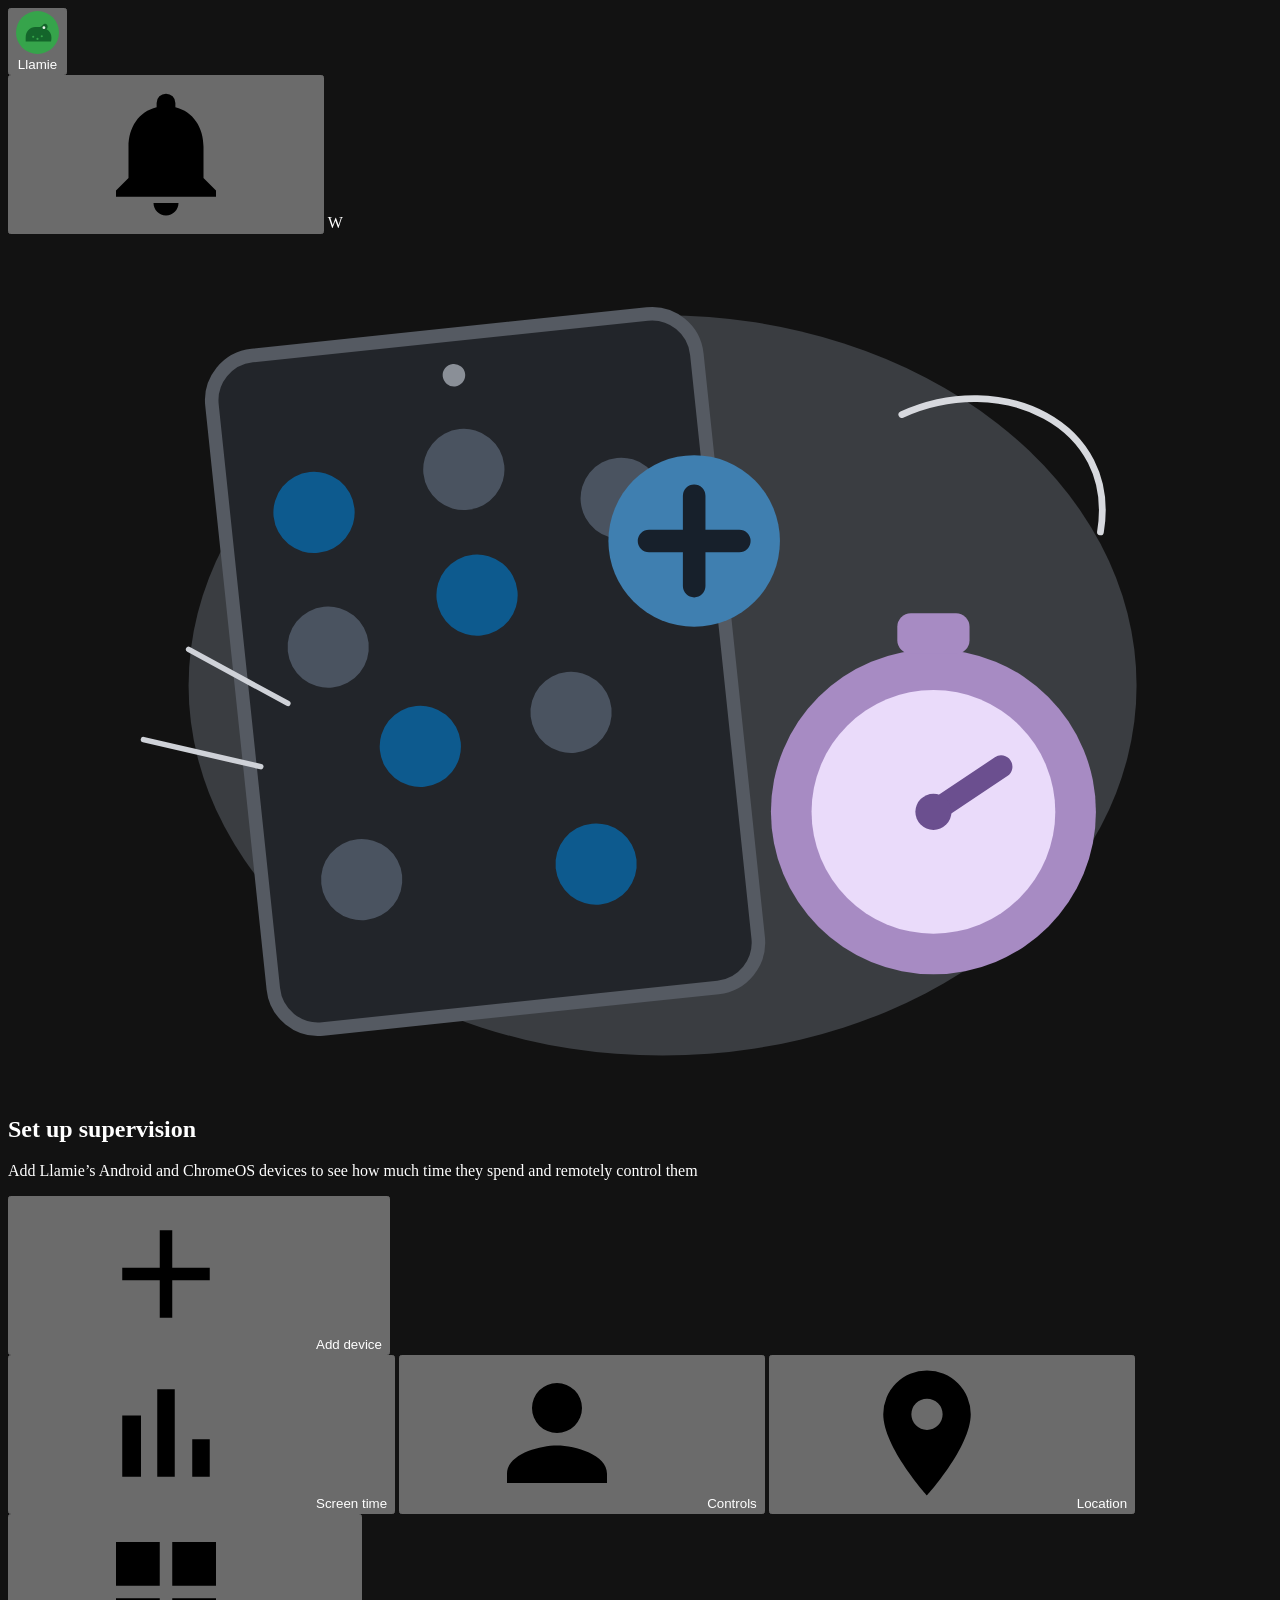
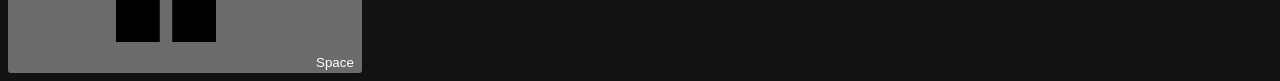
==== static/index.html @ 08515dc0 "restructure directory" ====
<!doctype html>
<html lang="en">
<head>
  <meta charset="utf-8">
  <meta name="viewport" content="width=device-width, initial-scale=1, viewport-fit=cover">
  <meta name="theme-color" content="#101318">
  <meta name="color-scheme" content="dark">
  <title>Family Link</title>
  <link rel="stylesheet" href="/style.css">
</head>
<body>

<!-- Icon sprite (Material-style glyphs) -->
<svg width="0" height="0" style="position:absolute" aria-hidden="true">
  <symbol id="i-bell" viewBox="0 0 24 24"><path d="M12 22c1.1 0 2-.9 2-2h-4c0 1.1.9 2 2 2zm6-6v-5c0-3.07-1.64-5.64-4.5-6.32V4a1.5 1.5 0 0 0-3 0v.68C7.63 5.36 6 7.92 6 11v5l-2 2v1h16v-1l-2-2z"/></symbol>
  <symbol id="i-chart" viewBox="0 0 24 24"><path d="M5 9.2h3V19H5zM10.6 5h2.8v14h-2.8zm5.6 8H19v6h-2.8z"/></symbol>
  <symbol id="i-controls" viewBox="0 0 24 24"><path d="M12 12a4 4 0 1 0 0-8 4 4 0 0 0 0 8zm0 2c-3 0-8 1.5-8 4.5V20h16v-1.5c0-3-5-4.5-8-4.5z"/></symbol>
  <symbol id="i-pin" viewBox="0 0 24 24"><path d="M12 2a7 7 0 0 0-7 7c0 5.25 7 13 7 13s7-7.75 7-13a7 7 0 0 0-7-7zm0 9.5A2.5 2.5 0 1 1 12 6.5a2.5 2.5 0 0 1 0 5z"/></symbol>
  <symbol id="i-space" viewBox="0 0 24 24"><path d="M4 4h7v7H4zm9 0h7v7h-7zM4 13h7v7H4zm9 0h7v7h-7z"/></symbol>
  <symbol id="i-back" viewBox="0 0 24 24"><path d="M20 11H7.83l5.59-5.59L12 4l-8 8 8 8 1.41-1.41L7.83 13H20z"/></symbol>
  <symbol id="i-chevron" viewBox="0 0 24 24"><path d="M10 6 8.59 7.41 13.17 12l-4.58 4.59L10 18l6-6z"/></symbol>
  <symbol id="i-expand" viewBox="0 0 24 24"><path d="M16.59 8.59 12 13.17 7.41 8.59 6 10l6 6 6-6z"/></symbol>
  <symbol id="i-add" viewBox="0 0 24 24"><path d="M19 13h-6v6h-2v-6H5v-2h6V5h2v6h6z"/></symbol>
  <symbol id="i-person-add" viewBox="0 0 24 24"><path d="M15 12a4 4 0 1 0 0-8 4 4 0 0 0 0 8zm-9-2V7H4v3H1v2h3v3h2v-3h3v-2zm9 4c-2.67 0-8 1.34-8 4v2h16v-2c0-2.66-5.33-4-8-4z"/></symbol>
  <symbol id="i-people" viewBox="0 0 24 24"><path d="M16 11a3 3 0 1 0 0-6 3 3 0 0 0 0 6zm-8 0a3 3 0 1 0 0-6 3 3 0 0 0 0 6zm0 2c-2.33 0-7 1.17-7 3.5V19h14v-2.5C15 14.17 10.33 13 8 13zm8 0c-.29 0-.62.02-.97.05 1.16.84 1.97 1.97 1.97 3.45V19h6v-2.5c0-2.33-4.67-3.5-7-3.5z"/></symbol>
  <symbol id="i-home" viewBox="0 0 24 24"><path d="M12 3 2 12h3v8h14v-8h3zm0 11.6-.9-.8C8.3 11.4 7 10.3 7 9a2.2 2.2 0 0 1 2.2-2.2c.8 0 1.5.4 1.8 1 .3-.6 1-1 1.8-1A2.2 2.2 0 0 1 15 9c0 1.3-1.3 2.4-4.1 4.8z"/></symbol>
  <symbol id="i-open" viewBox="0 0 24 24"><path d="M19 19H5V5h7V3H5a2 2 0 0 0-2 2v14a2 2 0 0 0 2 2h14a2 2 0 0 0 2-2v-7h-2zM14 3v2h3.59l-9.83 9.83 1.41 1.41L19 6.41V10h2V3z"/></symbol>
  <symbol id="i-flame" viewBox="0 0 24 24"><path d="M13.5.67s.74 2.65.74 4.8c0 2.06-1.35 3.73-3.41 3.73-2.07 0-3.63-1.67-3.63-3.73l.03-.36C5.21 7.51 4 10.62 4 14c0 4.42 3.58 8 8 8s8-3.58 8-8C20 8.61 17.41 3.8 13.5.67zM11.71 19c-1.78 0-3.22-1.4-3.22-3.14 0-1.62 1.05-2.76 2.81-3.12 1.77-.36 3.6-1.21 4.62-2.58.39 1.29.59 2.65.59 4.04 0 2.65-2.15 4.8-4.8 4.8z"/></symbol>
  <symbol id="i-alert" viewBox="0 0 24 24"><path d="M12 2a10 10 0 1 0 0 20 10 10 0 0 0 0-20zm1 15h-2v-2h2zm0-4h-2V7h2z"/></symbol>
  <symbol id="i-warn" viewBox="0 0 24 24"><path d="M1 21h22L12 2zm12-3h-2v-2h2zm0-4h-2v-4h2z"/></symbol>
  <symbol id="i-info" viewBox="0 0 24 24"><path d="M12 2a10 10 0 1 0 0 20 10 10 0 0 0 0-20zm1 15h-2v-6h2zm0-8h-2V7h2z"/></symbol>
  <symbol id="i-print" viewBox="0 0 24 24"><path d="M19 8H5a3 3 0 0 0-3 3v6h4v4h12v-4h4v-6a3 3 0 0 0-3-3zm-3 11H8v-5h8zm3-7a1 1 0 1 1 0-2 1 1 0 0 1 0 2zM18 3H6v4h12z"/></symbol>
  <symbol id="i-check" viewBox="0 0 24 24"><path d="M9 16.17 4.83 12l-1.42 1.41L9 19 21 7l-1.41-1.41z"/></symbol>
  <symbol id="i-close" viewBox="0 0 24 24"><path d="M19 6.41 17.59 5 12 10.59 6.41 5 5 6.41 10.59 12 5 17.59 6.41 19 12 13.41 17.59 19 19 17.59 13.41 12z"/></symbol>
</svg>

<div id="app" class="phone">

  <!-- Family Link home bar -->
  <header class="topbar" id="homeBar">
    <button class="child-chip" id="openDrawer" type="button" aria-haspopup="dialog" aria-controls="drawer">
      <span class="avatar dino" aria-hidden="true">
        <svg viewBox="0 0 40 40"><circle cx="20" cy="20" r="20" fill="#36a44b"/><path d="M9 25c0-6 4-10 9-10h3c2 0 3-1 4-2 1-1.4 3-1.4 4 0 .8 1.2.5 3-.6 4 3 1.5 4.6 4.3 4.6 8 0 2-.4 3.4-.4 3.4H9z" fill="#14652b"/><circle cx="26" cy="15.5" r="1.3" fill="#e8f5e9"/><circle cx="16" cy="24" r="1" fill="#36a44b"/><circle cx="20" cy="26" r="1" fill="#36a44b"/><circle cx="24" cy="23.5" r="1" fill="#36a44b"/></svg>
      </span>
      <span class="chip-name" data-child-name>Llamie</span>
    </button>
    <div class="topbar-end">
      <button class="icon-btn" type="button" aria-label="Notifications"><svg class="ic"><use href="#i-bell"/></svg></button>
      <span class="account" aria-label="Account">W</span>
    </div>
  </header>

  <!-- Ember sub-page bar -->
  <header class="appbar" id="emberBar" hidden>
    <button class="icon-btn" id="emberBack" type="button" aria-label="Back"><svg class="ic"><use href="#i-back"/></svg></button>
    <h1>Ember</h1>
    <span class="appbar-sub" data-child-name>Llamie</span>
  </header>

  <main id="main">

    <!-- Screen time (static, as in Family Link) -->
    <section class="screen" id="screen-home" aria-label="Screen time">
      <div class="hero-card">
        <svg class="illus" viewBox="0 0 280 190" role="img" aria-label="Phone and stopwatch">
          <ellipse cx="145" cy="100" rx="105" ry="82" fill="#3a3d41"/>
          <g transform="rotate(-6 105 100)">
            <rect x="52" y="22" width="108" height="150" rx="10" fill="#22252a" stroke="#555a62" stroke-width="3"/>
            <circle cx="106" cy="31" r="2.5" fill="#8a8f97"/>
            <g fill="#0d5a8e"><circle cx="72" cy="58" r="9"/><circle cx="106" cy="80" r="9"/><circle cx="90" cy="112" r="9"/><circle cx="126" cy="142" r="9"/></g>
            <g fill="#4a5360"><circle cx="106" cy="52" r="9"/><circle cx="140" cy="62" r="9"/><circle cx="72" cy="88" r="9"/><circle cx="124" cy="108" r="9"/><circle cx="74" cy="140" r="9"/></g>
          </g>
          <circle cx="152" cy="68" r="19" fill="#3f7fb0"/>
          <path d="M152 58v20M142 68h20" stroke="#17202b" stroke-width="5" stroke-linecap="round"/>
          <path d="M198 40c22-10 48 2 44 26" stroke="#d7d9de" stroke-width="1.5" fill="none" stroke-linecap="round"/>
          <circle cx="205" cy="128" r="36" fill="#a78bc3"/>
          <circle cx="205" cy="128" r="27" fill="#eadbfa"/>
          <rect x="197" y="84" width="16" height="9" rx="3" fill="#a78bc3"/>
          <path d="M205 128 220 118" stroke="#6b4f8f" stroke-width="5" stroke-linecap="round"/>
          <circle cx="205" cy="128" r="4" fill="#6b4f8f"/>
          <path d="M40 92 62 104M30 112 56 118" stroke="#cfd2d8" stroke-width="1.2" stroke-linecap="round"/>
        </svg>
        <h2>Set up supervision</h2>
        <p>Add <span data-child-name>Llamie</span>’s Android and ChromeOS devices to see how much time they spend and remotely control them</p>
        <button class="btn-wide" type="button"><svg class="ic"><use href="#i-add"/></svg>Add device</button>
      </div>
    </section>

    <!-- Space: where integrations live -->
    <section class="screen" id="screen-space" aria-label="Space" hidden>
      <h2 class="page-title">Space</h2>
      <p class="page-sub">Connect other services to see more of what <span data-child-name>Llamie</span> enjoys.</p>
      <h3 class="list-heading">Integrations</h3>
      <div class="list-card" id="integrationList"></div>
    </section>

    <!-- Ember: the integration module -->
    <section class="screen" id="screen-ember" aria-label="Ember" hidden>
      <div id="emberBody"></div>
    </section>

  </main>

  <nav class="navbar" id="nav" aria-label="Family Link">
    <button class="nav-item active" type="button" data-nav="home" aria-current="page">
      <span class="nav-pill"><svg class="ic"><use href="#i-chart"/></svg></span><span>Screen time</span>
    </button>
    <button class="nav-item" type="button" data-static="1">
      <span class="nav-pill"><svg class="ic"><use href="#i-controls"/></svg></span><span>Controls</span>
    </button>
    <button class="nav-item" type="button" data-static="1">
      <span class="nav-pill"><svg class="ic"><use href="#i-pin"/></svg></span><span>Location</span>
    </button>
    <button class="nav-item" type="button" data-nav="space">
      <span class="nav-pill"><svg class="ic"><use href="#i-space"/></svg></span><span>Space</span>
    </button>
  </nav>

  <!-- Drawer (static items, as in Family Link) -->
  <div class="scrim" id="scrim" hidden></div>
  <aside class="drawer" id="drawer" role="dialog" aria-label="Family Link menu" aria-modal="true" hidden>
    <div class="drawer-title">
      <svg class="fl-logo" viewBox="0 0 32 32" aria-hidden="true"><path d="M16 2 4 14l12 12 12-12z" fill="#4285f4"/><path d="M16 2l12 12H16z" fill="#34a853"/><path d="M16 14h12L16 26z" fill="#fbbc04"/></svg>
      <span>Family Link</span>
    </div>
    <button class="drawer-item selected" type="button">
      <span class="avatar dino sm" aria-hidden="true"><svg viewBox="0 0 40 40"><circle cx="20" cy="20" r="20" fill="#36a44b"/><path d="M9 25c0-6 4-10 9-10h3c2 0 3-1 4-2 1-1.4 3-1.4 4 0 .8 1.2.5 3-.6 4 3 1.5 4.6 4.3 4.6 8 0 2-.4 3.4-.4 3.4H9z" fill="#14652b"/><circle cx="26" cy="15.5" r="1.3" fill="#e8f5e9"/></svg></span>
      <span data-child-name>Llamie</span>
    </button>
    <button class="drawer-item" type="button"><svg class="ic"><use href="#i-person-add"/></svg><span>Add child</span></button>
    <hr>
    <button class="drawer-item" type="button"><svg class="ic"><use href="#i-people"/></svg><span>Parent access code</span></button>
    <button class="drawer-item" type="button"><svg class="ic"><use href="#i-home"/></svg><span>Manage family</span><svg class="ic end"><use href="#i-open"/></svg></button>
  </aside>

  <!-- Add a video link -->
  <div class="scrim" id="dialogScrim" hidden></div>
  <div class="dialog" id="addDialog" role="dialog" aria-modal="true" aria-labelledby="addTitle" hidden>
    <h2 id="addTitle">Add a video link</h2>
    <p>Paste a YouTube link to a video <span data-child-name>Llamie</span> likes. Ember will include it in the next analysis.</p>
    <label class="field">
      <span>YouTube link</span>
      <input id="addInput" type="url" inputmode="url" autocomplete="off" placeholder="https://www.youtube.com/watch?v=…">
    </label>
    <p class="field-error" id="addError" role="alert" hidden></p>
    <div class="dialog-actions">
      <button class="text-btn" id="addCancel" type="button">Cancel</button>
      <button class="text-btn strong" id="addSave" type="button">Save</button>
    </div>
  </div>

  <div class="snackbar" id="snackbar" role="status" aria-live="polite" hidden></div>
</div>

<!-- Filled by the Print this card button -->
<div id="printRoot" aria-hidden="true"></div>

<script src="/app.js"></script>
</body>
</html>
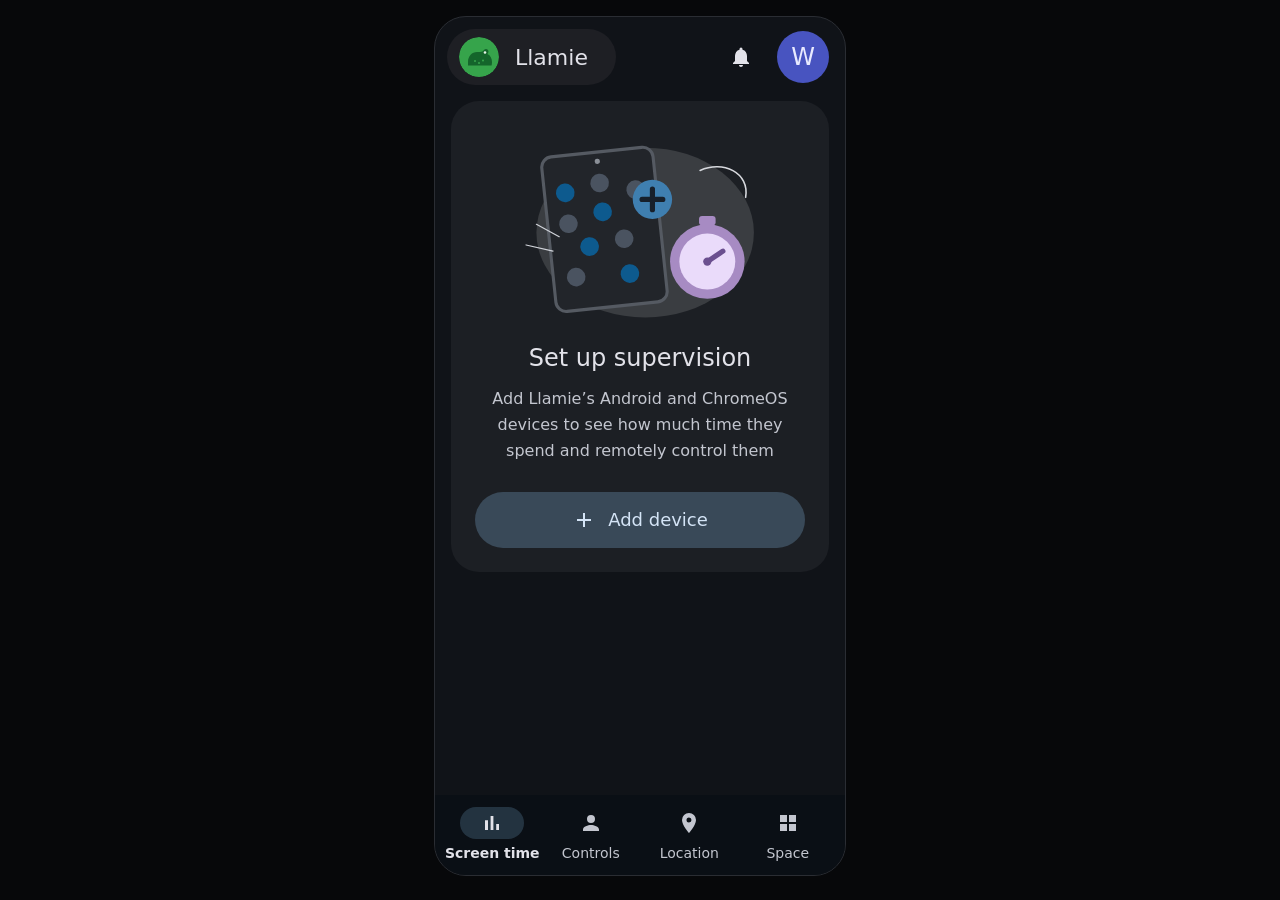
==== commit d8e7a0fe: "update script code for cloud gcp call" ====
--- a/static/index.html
+++ b/static/index.html
@@ -1,160 +1,266 @@
 <!doctype html>
 <html lang="en">
+
 <head>
   <meta charset="utf-8">
   <meta name="viewport" content="width=device-width, initial-scale=1, viewport-fit=cover">
   <meta name="theme-color" content="#101318">
   <meta name="color-scheme" content="dark">
   <title>Family Link</title>
-  <link rel="stylesheet" href="/style.css">
+  <link rel="stylesheet" href="/static/style.css">
 </head>
+
 <body>
 
-<!-- Icon sprite (Material-style glyphs) -->
-<svg width="0" height="0" style="position:absolute" aria-hidden="true">
-  <symbol id="i-bell" viewBox="0 0 24 24"><path d="M12 22c1.1 0 2-.9 2-2h-4c0 1.1.9 2 2 2zm6-6v-5c0-3.07-1.64-5.64-4.5-6.32V4a1.5 1.5 0 0 0-3 0v.68C7.63 5.36 6 7.92 6 11v5l-2 2v1h16v-1l-2-2z"/></symbol>
-  <symbol id="i-chart" viewBox="0 0 24 24"><path d="M5 9.2h3V19H5zM10.6 5h2.8v14h-2.8zm5.6 8H19v6h-2.8z"/></symbol>
-  <symbol id="i-controls" viewBox="0 0 24 24"><path d="M12 12a4 4 0 1 0 0-8 4 4 0 0 0 0 8zm0 2c-3 0-8 1.5-8 4.5V20h16v-1.5c0-3-5-4.5-8-4.5z"/></symbol>
-  <symbol id="i-pin" viewBox="0 0 24 24"><path d="M12 2a7 7 0 0 0-7 7c0 5.25 7 13 7 13s7-7.75 7-13a7 7 0 0 0-7-7zm0 9.5A2.5 2.5 0 1 1 12 6.5a2.5 2.5 0 0 1 0 5z"/></symbol>
-  <symbol id="i-space" viewBox="0 0 24 24"><path d="M4 4h7v7H4zm9 0h7v7h-7zM4 13h7v7H4zm9 0h7v7h-7z"/></symbol>
-  <symbol id="i-back" viewBox="0 0 24 24"><path d="M20 11H7.83l5.59-5.59L12 4l-8 8 8 8 1.41-1.41L7.83 13H20z"/></symbol>
-  <symbol id="i-chevron" viewBox="0 0 24 24"><path d="M10 6 8.59 7.41 13.17 12l-4.58 4.59L10 18l6-6z"/></symbol>
-  <symbol id="i-expand" viewBox="0 0 24 24"><path d="M16.59 8.59 12 13.17 7.41 8.59 6 10l6 6 6-6z"/></symbol>
-  <symbol id="i-add" viewBox="0 0 24 24"><path d="M19 13h-6v6h-2v-6H5v-2h6V5h2v6h6z"/></symbol>
-  <symbol id="i-person-add" viewBox="0 0 24 24"><path d="M15 12a4 4 0 1 0 0-8 4 4 0 0 0 0 8zm-9-2V7H4v3H1v2h3v3h2v-3h3v-2zm9 4c-2.67 0-8 1.34-8 4v2h16v-2c0-2.66-5.33-4-8-4z"/></symbol>
-  <symbol id="i-people" viewBox="0 0 24 24"><path d="M16 11a3 3 0 1 0 0-6 3 3 0 0 0 0 6zm-8 0a3 3 0 1 0 0-6 3 3 0 0 0 0 6zm0 2c-2.33 0-7 1.17-7 3.5V19h14v-2.5C15 14.17 10.33 13 8 13zm8 0c-.29 0-.62.02-.97.05 1.16.84 1.97 1.97 1.97 3.45V19h6v-2.5c0-2.33-4.67-3.5-7-3.5z"/></symbol>
-  <symbol id="i-home" viewBox="0 0 24 24"><path d="M12 3 2 12h3v8h14v-8h3zm0 11.6-.9-.8C8.3 11.4 7 10.3 7 9a2.2 2.2 0 0 1 2.2-2.2c.8 0 1.5.4 1.8 1 .3-.6 1-1 1.8-1A2.2 2.2 0 0 1 15 9c0 1.3-1.3 2.4-4.1 4.8z"/></symbol>
-  <symbol id="i-open" viewBox="0 0 24 24"><path d="M19 19H5V5h7V3H5a2 2 0 0 0-2 2v14a2 2 0 0 0 2 2h14a2 2 0 0 0 2-2v-7h-2zM14 3v2h3.59l-9.83 9.83 1.41 1.41L19 6.41V10h2V3z"/></symbol>
-  <symbol id="i-flame" viewBox="0 0 24 24"><path d="M13.5.67s.74 2.65.74 4.8c0 2.06-1.35 3.73-3.41 3.73-2.07 0-3.63-1.67-3.63-3.73l.03-.36C5.21 7.51 4 10.62 4 14c0 4.42 3.58 8 8 8s8-3.58 8-8C20 8.61 17.41 3.8 13.5.67zM11.71 19c-1.78 0-3.22-1.4-3.22-3.14 0-1.62 1.05-2.76 2.81-3.12 1.77-.36 3.6-1.21 4.62-2.58.39 1.29.59 2.65.59 4.04 0 2.65-2.15 4.8-4.8 4.8z"/></symbol>
-  <symbol id="i-alert" viewBox="0 0 24 24"><path d="M12 2a10 10 0 1 0 0 20 10 10 0 0 0 0-20zm1 15h-2v-2h2zm0-4h-2V7h2z"/></symbol>
-  <symbol id="i-warn" viewBox="0 0 24 24"><path d="M1 21h22L12 2zm12-3h-2v-2h2zm0-4h-2v-4h2z"/></symbol>
-  <symbol id="i-info" viewBox="0 0 24 24"><path d="M12 2a10 10 0 1 0 0 20 10 10 0 0 0 0-20zm1 15h-2v-6h2zm0-8h-2V7h2z"/></symbol>
-  <symbol id="i-print" viewBox="0 0 24 24"><path d="M19 8H5a3 3 0 0 0-3 3v6h4v4h12v-4h4v-6a3 3 0 0 0-3-3zm-3 11H8v-5h8zm3-7a1 1 0 1 1 0-2 1 1 0 0 1 0 2zM18 3H6v4h12z"/></symbol>
-  <symbol id="i-check" viewBox="0 0 24 24"><path d="M9 16.17 4.83 12l-1.42 1.41L9 19 21 7l-1.41-1.41z"/></symbol>
-  <symbol id="i-close" viewBox="0 0 24 24"><path d="M19 6.41 17.59 5 12 10.59 6.41 5 5 6.41 10.59 12 5 17.59 6.41 19 12 13.41 17.59 19 19 17.59 13.41 12z"/></symbol>
-</svg>
-
-<div id="app" class="phone">
-
-  <!-- Family Link home bar -->
-  <header class="topbar" id="homeBar">
-    <button class="child-chip" id="openDrawer" type="button" aria-haspopup="dialog" aria-controls="drawer">
-      <span class="avatar dino" aria-hidden="true">
-        <svg viewBox="0 0 40 40"><circle cx="20" cy="20" r="20" fill="#36a44b"/><path d="M9 25c0-6 4-10 9-10h3c2 0 3-1 4-2 1-1.4 3-1.4 4 0 .8 1.2.5 3-.6 4 3 1.5 4.6 4.3 4.6 8 0 2-.4 3.4-.4 3.4H9z" fill="#14652b"/><circle cx="26" cy="15.5" r="1.3" fill="#e8f5e9"/><circle cx="16" cy="24" r="1" fill="#36a44b"/><circle cx="20" cy="26" r="1" fill="#36a44b"/><circle cx="24" cy="23.5" r="1" fill="#36a44b"/></svg>
-      </span>
-      <span class="chip-name" data-child-name>Llamie</span>
-    </button>
-    <div class="topbar-end">
-      <button class="icon-btn" type="button" aria-label="Notifications"><svg class="ic"><use href="#i-bell"/></svg></button>
-      <span class="account" aria-label="Account">W</span>
+  <!-- Icon sprite (Material-style glyphs) -->
+  <svg width="0" height="0" style="position:absolute" aria-hidden="true">
+    <symbol id="i-bell" viewBox="0 0 24 24">
+      <path
+        d="M12 22c1.1 0 2-.9 2-2h-4c0 1.1.9 2 2 2zm6-6v-5c0-3.07-1.64-5.64-4.5-6.32V4a1.5 1.5 0 0 0-3 0v.68C7.63 5.36 6 7.92 6 11v5l-2 2v1h16v-1l-2-2z" />
+    </symbol>
+    <symbol id="i-chart" viewBox="0 0 24 24">
+      <path d="M5 9.2h3V19H5zM10.6 5h2.8v14h-2.8zm5.6 8H19v6h-2.8z" />
+    </symbol>
+    <symbol id="i-controls" viewBox="0 0 24 24">
+      <path d="M12 12a4 4 0 1 0 0-8 4 4 0 0 0 0 8zm0 2c-3 0-8 1.5-8 4.5V20h16v-1.5c0-3-5-4.5-8-4.5z" />
+    </symbol>
+    <symbol id="i-pin" viewBox="0 0 24 24">
+      <path
+        d="M12 2a7 7 0 0 0-7 7c0 5.25 7 13 7 13s7-7.75 7-13a7 7 0 0 0-7-7zm0 9.5A2.5 2.5 0 1 1 12 6.5a2.5 2.5 0 0 1 0 5z" />
+    </symbol>
+    <symbol id="i-space" viewBox="0 0 24 24">
+      <path d="M4 4h7v7H4zm9 0h7v7h-7zM4 13h7v7H4zm9 0h7v7h-7z" />
+    </symbol>
+    <symbol id="i-back" viewBox="0 0 24 24">
+      <path d="M20 11H7.83l5.59-5.59L12 4l-8 8 8 8 1.41-1.41L7.83 13H20z" />
+    </symbol>
+    <symbol id="i-chevron" viewBox="0 0 24 24">
+      <path d="M10 6 8.59 7.41 13.17 12l-4.58 4.59L10 18l6-6z" />
+    </symbol>
+    <symbol id="i-expand" viewBox="0 0 24 24">
+      <path d="M16.59 8.59 12 13.17 7.41 8.59 6 10l6 6 6-6z" />
+    </symbol>
+    <symbol id="i-add" viewBox="0 0 24 24">
+      <path d="M19 13h-6v6h-2v-6H5v-2h6V5h2v6h6z" />
+    </symbol>
+    <symbol id="i-person-add" viewBox="0 0 24 24">
+      <path
+        d="M15 12a4 4 0 1 0 0-8 4 4 0 0 0 0 8zm-9-2V7H4v3H1v2h3v3h2v-3h3v-2zm9 4c-2.67 0-8 1.34-8 4v2h16v-2c0-2.66-5.33-4-8-4z" />
+    </symbol>
+    <symbol id="i-people" viewBox="0 0 24 24">
+      <path
+        d="M16 11a3 3 0 1 0 0-6 3 3 0 0 0 0 6zm-8 0a3 3 0 1 0 0-6 3 3 0 0 0 0 6zm0 2c-2.33 0-7 1.17-7 3.5V19h14v-2.5C15 14.17 10.33 13 8 13zm8 0c-.29 0-.62.02-.97.05 1.16.84 1.97 1.97 1.97 3.45V19h6v-2.5c0-2.33-4.67-3.5-7-3.5z" />
+    </symbol>
+    <symbol id="i-home" viewBox="0 0 24 24">
+      <path
+        d="M12 3 2 12h3v8h14v-8h3zm0 11.6-.9-.8C8.3 11.4 7 10.3 7 9a2.2 2.2 0 0 1 2.2-2.2c.8 0 1.5.4 1.8 1 .3-.6 1-1 1.8-1A2.2 2.2 0 0 1 15 9c0 1.3-1.3 2.4-4.1 4.8z" />
+    </symbol>
+    <symbol id="i-open" viewBox="0 0 24 24">
+      <path
+        d="M19 19H5V5h7V3H5a2 2 0 0 0-2 2v14a2 2 0 0 0 2 2h14a2 2 0 0 0 2-2v-7h-2zM14 3v2h3.59l-9.83 9.83 1.41 1.41L19 6.41V10h2V3z" />
+    </symbol>
+    <symbol id="i-flame" viewBox="0 0 24 24">
+      <path
+        d="M13.5.67s.74 2.65.74 4.8c0 2.06-1.35 3.73-3.41 3.73-2.07 0-3.63-1.67-3.63-3.73l.03-.36C5.21 7.51 4 10.62 4 14c0 4.42 3.58 8 8 8s8-3.58 8-8C20 8.61 17.41 3.8 13.5.67zM11.71 19c-1.78 0-3.22-1.4-3.22-3.14 0-1.62 1.05-2.76 2.81-3.12 1.77-.36 3.6-1.21 4.62-2.58.39 1.29.59 2.65.59 4.04 0 2.65-2.15 4.8-4.8 4.8z" />
+    </symbol>
+    <symbol id="i-alert" viewBox="0 0 24 24">
+      <path d="M12 2a10 10 0 1 0 0 20 10 10 0 0 0 0-20zm1 15h-2v-2h2zm0-4h-2V7h2z" />
+    </symbol>
+    <symbol id="i-warn" viewBox="0 0 24 24">
+      <path d="M1 21h22L12 2zm12-3h-2v-2h2zm0-4h-2v-4h2z" />
+    </symbol>
+    <symbol id="i-info" viewBox="0 0 24 24">
+      <path d="M12 2a10 10 0 1 0 0 20 10 10 0 0 0 0-20zm1 15h-2v-6h2zm0-8h-2V7h2z" />
+    </symbol>
+    <symbol id="i-print" viewBox="0 0 24 24">
+      <path
+        d="M19 8H5a3 3 0 0 0-3 3v6h4v4h12v-4h4v-6a3 3 0 0 0-3-3zm-3 11H8v-5h8zm3-7a1 1 0 1 1 0-2 1 1 0 0 1 0 2zM18 3H6v4h12z" />
+    </symbol>
+    <symbol id="i-check" viewBox="0 0 24 24">
+      <path d="M9 16.17 4.83 12l-1.42 1.41L9 19 21 7l-1.41-1.41z" />
+    </symbol>
+    <symbol id="i-close" viewBox="0 0 24 24">
+      <path d="M19 6.41 17.59 5 12 10.59 6.41 5 5 6.41 10.59 12 5 17.59 6.41 19 12 13.41 17.59 19 19 17.59 13.41 12z" />
+    </symbol>
+  </svg>
+
+  <div id="app" class="phone">
+
+    <!-- Family Link home bar -->
+    <header class="topbar" id="homeBar">
+      <button class="child-chip" id="openDrawer" type="button" aria-haspopup="dialog" aria-controls="drawer">
+        <span class="avatar dino" aria-hidden="true">
+          <svg viewBox="0 0 40 40">
+            <circle cx="20" cy="20" r="20" fill="#36a44b" />
+            <path
+              d="M9 25c0-6 4-10 9-10h3c2 0 3-1 4-2 1-1.4 3-1.4 4 0 .8 1.2.5 3-.6 4 3 1.5 4.6 4.3 4.6 8 0 2-.4 3.4-.4 3.4H9z"
+              fill="#14652b" />
+            <circle cx="26" cy="15.5" r="1.3" fill="#e8f5e9" />
+            <circle cx="16" cy="24" r="1" fill="#36a44b" />
+            <circle cx="20" cy="26" r="1" fill="#36a44b" />
+            <circle cx="24" cy="23.5" r="1" fill="#36a44b" />
+          </svg>
+        </span>
+        <span class="chip-name" data-child-name>Llamie</span>
+      </button>
+      <div class="topbar-end">
+        <button class="icon-btn" type="button" aria-label="Notifications"><svg class="ic">
+            <use href="#i-bell" />
+          </svg></button>
+        <span class="account" aria-label="Account">W</span>
+      </div>
+    </header>
+
+    <!-- Ember sub-page bar -->
+    <header class="appbar" id="emberBar" hidden>
+      <button class="icon-btn" id="emberBack" type="button" aria-label="Back"><svg class="ic">
+          <use href="#i-back" />
+        </svg></button>
+      <h1>Ember</h1>
+      <span class="appbar-sub" data-child-name>Llamie</span>
+    </header>
+
+    <main id="main">
+
+      <!-- Screen time (static, as in Family Link) -->
+      <section class="screen" id="screen-home" aria-label="Screen time">
+        <div class="hero-card">
+          <svg class="illus" viewBox="0 0 280 190" role="img" aria-label="Phone and stopwatch">
+            <ellipse cx="145" cy="100" rx="105" ry="82" fill="#3a3d41" />
+            <g transform="rotate(-6 105 100)">
+              <rect x="52" y="22" width="108" height="150" rx="10" fill="#22252a" stroke="#555a62" stroke-width="3" />
+              <circle cx="106" cy="31" r="2.5" fill="#8a8f97" />
+              <g fill="#0d5a8e">
+                <circle cx="72" cy="58" r="9" />
+                <circle cx="106" cy="80" r="9" />
+                <circle cx="90" cy="112" r="9" />
+                <circle cx="126" cy="142" r="9" />
+              </g>
+              <g fill="#4a5360">
+                <circle cx="106" cy="52" r="9" />
+                <circle cx="140" cy="62" r="9" />
+                <circle cx="72" cy="88" r="9" />
+                <circle cx="124" cy="108" r="9" />
+                <circle cx="74" cy="140" r="9" />
+              </g>
+            </g>
+            <circle cx="152" cy="68" r="19" fill="#3f7fb0" />
+            <path d="M152 58v20M142 68h20" stroke="#17202b" stroke-width="5" stroke-linecap="round" />
+            <path d="M198 40c22-10 48 2 44 26" stroke="#d7d9de" stroke-width="1.5" fill="none" stroke-linecap="round" />
+            <circle cx="205" cy="128" r="36" fill="#a78bc3" />
+            <circle cx="205" cy="128" r="27" fill="#eadbfa" />
+            <rect x="197" y="84" width="16" height="9" rx="3" fill="#a78bc3" />
+            <path d="M205 128 220 118" stroke="#6b4f8f" stroke-width="5" stroke-linecap="round" />
+            <circle cx="205" cy="128" r="4" fill="#6b4f8f" />
+            <path d="M40 92 62 104M30 112 56 118" stroke="#cfd2d8" stroke-width="1.2" stroke-linecap="round" />
+          </svg>
+          <h2>Set up supervision</h2>
+          <p>Add <span data-child-name>Llamie</span>’s Android and ChromeOS devices to see how much time they spend and
+            remotely control them</p>
+          <button class="btn-wide" type="button"><svg class="ic">
+              <use href="#i-add" />
+            </svg>Add device</button>
+        </div>
+      </section>
+
+      <!-- Space: where integrations live -->
+      <section class="screen" id="screen-space" aria-label="Space" hidden>
+        <h2 class="page-title">Space</h2>
+        <p class="page-sub">Connect other services to see more of what <span data-child-name>Llamie</span> enjoys.</p>
+        <h3 class="list-heading">Integrations</h3>
+        <div class="list-card" id="integrationList"></div>
+      </section>
+
+      <!-- Ember: the integration module -->
+      <section class="screen" id="screen-ember" aria-label="Ember" hidden>
+        <div id="emberBody"></div>
+      </section>
+
+    </main>
+
+    <nav class="navbar" id="nav" aria-label="Family Link">
+      <button class="nav-item active" type="button" data-nav="home" aria-current="page">
+        <span class="nav-pill"><svg class="ic">
+            <use href="#i-chart" />
+          </svg></span><span>Screen time</span>
+      </button>
+      <button class="nav-item" type="button" data-static="1">
+        <span class="nav-pill"><svg class="ic">
+            <use href="#i-controls" />
+          </svg></span><span>Controls</span>
+      </button>
+      <button class="nav-item" type="button" data-static="1">
+        <span class="nav-pill"><svg class="ic">
+            <use href="#i-pin" />
+          </svg></span><span>Location</span>
+      </button>
+      <button class="nav-item" type="button" data-nav="space">
+        <span class="nav-pill"><svg class="ic">
+            <use href="#i-space" />
+          </svg></span><span>Space</span>
+      </button>
+    </nav>
+
+    <!-- Drawer (static items, as in Family Link) -->
+    <div class="scrim" id="scrim" hidden></div>
+    <aside class="drawer" id="drawer" role="dialog" aria-label="Family Link menu" aria-modal="true" hidden>
+      <div class="drawer-title">
+        <svg class="fl-logo" viewBox="0 0 32 32" aria-hidden="true">
+          <path d="M16 2 4 14l12 12 12-12z" fill="#4285f4" />
+          <path d="M16 2l12 12H16z" fill="#34a853" />
+          <path d="M16 14h12L16 26z" fill="#fbbc04" />
+        </svg>
+        <span>Family Link</span>
+      </div>
+      <button class="drawer-item selected" type="button">
+        <span class="avatar dino sm" aria-hidden="true"><svg viewBox="0 0 40 40">
+            <circle cx="20" cy="20" r="20" fill="#36a44b" />
+            <path
+              d="M9 25c0-6 4-10 9-10h3c2 0 3-1 4-2 1-1.4 3-1.4 4 0 .8 1.2.5 3-.6 4 3 1.5 4.6 4.3 4.6 8 0 2-.4 3.4-.4 3.4H9z"
+              fill="#14652b" />
+            <circle cx="26" cy="15.5" r="1.3" fill="#e8f5e9" />
+          </svg></span>
+        <span data-child-name>Llamie</span>
+      </button>
+      <button class="drawer-item" type="button"><svg class="ic">
+          <use href="#i-person-add" />
+        </svg><span>Add child</span></button>
+      <hr>
+      <button class="drawer-item" type="button"><svg class="ic">
+          <use href="#i-people" />
+        </svg><span>Parent access code</span></button>
+      <button class="drawer-item" type="button"><svg class="ic">
+          <use href="#i-home" />
+        </svg><span>Manage family</span><svg class="ic end">
+          <use href="#i-open" />
+        </svg></button>
+    </aside>
+
+    <!-- Add a video link -->
+    <div class="scrim" id="dialogScrim" hidden></div>
+    <div class="dialog" id="addDialog" role="dialog" aria-modal="true" aria-labelledby="addTitle" hidden>
+      <h2 id="addTitle">Add a video link</h2>
+      <p>Paste a YouTube link to a video <span data-child-name>Llamie</span> likes. Ember will include it in the next
+        analysis.</p>
+      <label class="field">
+        <span>YouTube link</span>
+        <input id="addInput" type="url" inputmode="url" autocomplete="off"
+          placeholder="https://www.youtube.com/watch?v=…">
+      </label>
+      <p class="field-error" id="addError" role="alert" hidden></p>
+      <div class="dialog-actions">
+        <button class="text-btn" id="addCancel" type="button">Cancel</button>
+        <button class="text-btn strong" id="addSave" type="button">Save</button>
+      </div>
     </div>
-  </header>
-
-  <!-- Ember sub-page bar -->
-  <header class="appbar" id="emberBar" hidden>
-    <button class="icon-btn" id="emberBack" type="button" aria-label="Back"><svg class="ic"><use href="#i-back"/></svg></button>
-    <h1>Ember</h1>
-    <span class="appbar-sub" data-child-name>Llamie</span>
-  </header>
-
-  <main id="main">
-
-    <!-- Screen time (static, as in Family Link) -->
-    <section class="screen" id="screen-home" aria-label="Screen time">
-      <div class="hero-card">
-        <svg class="illus" viewBox="0 0 280 190" role="img" aria-label="Phone and stopwatch">
-          <ellipse cx="145" cy="100" rx="105" ry="82" fill="#3a3d41"/>
-          <g transform="rotate(-6 105 100)">
-            <rect x="52" y="22" width="108" height="150" rx="10" fill="#22252a" stroke="#555a62" stroke-width="3"/>
-            <circle cx="106" cy="31" r="2.5" fill="#8a8f97"/>
-            <g fill="#0d5a8e"><circle cx="72" cy="58" r="9"/><circle cx="106" cy="80" r="9"/><circle cx="90" cy="112" r="9"/><circle cx="126" cy="142" r="9"/></g>
-            <g fill="#4a5360"><circle cx="106" cy="52" r="9"/><circle cx="140" cy="62" r="9"/><circle cx="72" cy="88" r="9"/><circle cx="124" cy="108" r="9"/><circle cx="74" cy="140" r="9"/></g>
-          </g>
-          <circle cx="152" cy="68" r="19" fill="#3f7fb0"/>
-          <path d="M152 58v20M142 68h20" stroke="#17202b" stroke-width="5" stroke-linecap="round"/>
-          <path d="M198 40c22-10 48 2 44 26" stroke="#d7d9de" stroke-width="1.5" fill="none" stroke-linecap="round"/>
-          <circle cx="205" cy="128" r="36" fill="#a78bc3"/>
-          <circle cx="205" cy="128" r="27" fill="#eadbfa"/>
-          <rect x="197" y="84" width="16" height="9" rx="3" fill="#a78bc3"/>
-          <path d="M205 128 220 118" stroke="#6b4f8f" stroke-width="5" stroke-linecap="round"/>
-          <circle cx="205" cy="128" r="4" fill="#6b4f8f"/>
-          <path d="M40 92 62 104M30 112 56 118" stroke="#cfd2d8" stroke-width="1.2" stroke-linecap="round"/>
-        </svg>
-        <h2>Set up supervision</h2>
-        <p>Add <span data-child-name>Llamie</span>’s Android and ChromeOS devices to see how much time they spend and remotely control them</p>
-        <button class="btn-wide" type="button"><svg class="ic"><use href="#i-add"/></svg>Add device</button>
-      </div>
-    </section>
-
-    <!-- Space: where integrations live -->
-    <section class="screen" id="screen-space" aria-label="Space" hidden>
-      <h2 class="page-title">Space</h2>
-      <p class="page-sub">Connect other services to see more of what <span data-child-name>Llamie</span> enjoys.</p>
-      <h3 class="list-heading">Integrations</h3>
-      <div class="list-card" id="integrationList"></div>
-    </section>
-
-    <!-- Ember: the integration module -->
-    <section class="screen" id="screen-ember" aria-label="Ember" hidden>
-      <div id="emberBody"></div>
-    </section>
-
-  </main>
-
-  <nav class="navbar" id="nav" aria-label="Family Link">
-    <button class="nav-item active" type="button" data-nav="home" aria-current="page">
-      <span class="nav-pill"><svg class="ic"><use href="#i-chart"/></svg></span><span>Screen time</span>
-    </button>
-    <button class="nav-item" type="button" data-static="1">
-      <span class="nav-pill"><svg class="ic"><use href="#i-controls"/></svg></span><span>Controls</span>
-    </button>
-    <button class="nav-item" type="button" data-static="1">
-      <span class="nav-pill"><svg class="ic"><use href="#i-pin"/></svg></span><span>Location</span>
-    </button>
-    <button class="nav-item" type="button" data-nav="space">
-      <span class="nav-pill"><svg class="ic"><use href="#i-space"/></svg></span><span>Space</span>
-    </button>
-  </nav>
-
-  <!-- Drawer (static items, as in Family Link) -->
-  <div class="scrim" id="scrim" hidden></div>
-  <aside class="drawer" id="drawer" role="dialog" aria-label="Family Link menu" aria-modal="true" hidden>
-    <div class="drawer-title">
-      <svg class="fl-logo" viewBox="0 0 32 32" aria-hidden="true"><path d="M16 2 4 14l12 12 12-12z" fill="#4285f4"/><path d="M16 2l12 12H16z" fill="#34a853"/><path d="M16 14h12L16 26z" fill="#fbbc04"/></svg>
-      <span>Family Link</span>
-    </div>
-    <button class="drawer-item selected" type="button">
-      <span class="avatar dino sm" aria-hidden="true"><svg viewBox="0 0 40 40"><circle cx="20" cy="20" r="20" fill="#36a44b"/><path d="M9 25c0-6 4-10 9-10h3c2 0 3-1 4-2 1-1.4 3-1.4 4 0 .8 1.2.5 3-.6 4 3 1.5 4.6 4.3 4.6 8 0 2-.4 3.4-.4 3.4H9z" fill="#14652b"/><circle cx="26" cy="15.5" r="1.3" fill="#e8f5e9"/></svg></span>
-      <span data-child-name>Llamie</span>
-    </button>
-    <button class="drawer-item" type="button"><svg class="ic"><use href="#i-person-add"/></svg><span>Add child</span></button>
-    <hr>
-    <button class="drawer-item" type="button"><svg class="ic"><use href="#i-people"/></svg><span>Parent access code</span></button>
-    <button class="drawer-item" type="button"><svg class="ic"><use href="#i-home"/></svg><span>Manage family</span><svg class="ic end"><use href="#i-open"/></svg></button>
-  </aside>
-
-  <!-- Add a video link -->
-  <div class="scrim" id="dialogScrim" hidden></div>
-  <div class="dialog" id="addDialog" role="dialog" aria-modal="true" aria-labelledby="addTitle" hidden>
-    <h2 id="addTitle">Add a video link</h2>
-    <p>Paste a YouTube link to a video <span data-child-name>Llamie</span> likes. Ember will include it in the next analysis.</p>
-    <label class="field">
-      <span>YouTube link</span>
-      <input id="addInput" type="url" inputmode="url" autocomplete="off" placeholder="https://www.youtube.com/watch?v=…">
-    </label>
-    <p class="field-error" id="addError" role="alert" hidden></p>
-    <div class="dialog-actions">
-      <button class="text-btn" id="addCancel" type="button">Cancel</button>
-      <button class="text-btn strong" id="addSave" type="button">Save</button>
-    </div>
+
+    <div class="snackbar" id="snackbar" role="status" aria-live="polite" hidden></div>
   </div>
 
-  <div class="snackbar" id="snackbar" role="status" aria-live="polite" hidden></div>
-</div>
-
-<!-- Filled by the Print this card button -->
-<div id="printRoot" aria-hidden="true"></div>
-
-<script src="/app.js"></script>
+  <!-- Filled by the Print this card button -->
+  <div id="printRoot" aria-hidden="true"></div>
+
+  <script src="/static/app.js"></script>
 </body>
-</html>
+
+</html>
--- a/static/style.css
+++ b/static/style.css
@@ -0,0 +1,409 @@
+/* Family Link look: dark Material 3 surfaces, pill buttons, 28px cards.
+   Colours were sampled from the Family Link screenshots. */
+:root {
+  --bg: #101318;
+  --surface: #1c1f24;
+  --surface-hi: #262a30;
+  --nav: #0a0f15;
+  --drawer: #181b20;
+  --outline: #43464b;
+  --text: #e2e2e9;
+  --text-2: #c3c6cf;
+  --muted: #8f9199;
+  --primary: #a3cbf8;
+  --tonal: #394958;
+  --on-tonal: #d4e4f6;
+  --selected: #024c73;
+  --on-selected: #cfe5ff;
+  --nav-pill: #233340;
+  --error: #ffb4ab;
+  --warn: #f6c453;
+  --ok: #81c995;
+  --account: #4854c0;
+  --font: "Google Sans Text", "Google Sans", Roboto, "Segoe UI", system-ui, -apple-system, sans-serif;
+}
+
+*, *::before, *::after { box-sizing: border-box; }
+[hidden] { display: none !important; }
+html { -webkit-text-size-adjust: 100%; }
+body {
+  margin: 0;
+  background: #07080a;
+  color: var(--text);
+  font-family: var(--font);
+  font-size: 16px;
+  line-height: 1.5;
+  -webkit-font-smoothing: antialiased;
+}
+button { font: inherit; color: inherit; cursor: pointer; }
+h1, h2, h3, h4, p, ul, ol { margin: 0; }
+ul, ol { padding: 0; list-style: none; }
+.ic { width: 24px; height: 24px; fill: currentColor; flex: none; }
+:focus-visible { outline: 2px solid var(--primary); outline-offset: 2px; }
+
+/* ---------- phone column ---------- */
+.phone {
+  position: relative;
+  width: 100%;
+  max-width: 412px;
+  height: 100vh;
+  height: 100dvh;
+  margin: 0 auto;
+  display: flex;
+  flex-direction: column;
+  background: var(--bg);
+  overflow: hidden;
+}
+@media (min-width: 481px) and (min-height: 700px) {
+  body { padding: 16px 0; }
+  .phone {
+    height: min(860px, calc(100dvh - 32px));
+    border-radius: 32px;
+    border: 1px solid #2a2d33;
+  }
+}
+
+/* ---------- top bar ---------- */
+.topbar {
+  flex: none;
+  display: flex;
+  align-items: center;
+  justify-content: space-between;
+  padding: 12px 16px 8px 12px;
+  padding-top: calc(12px + env(safe-area-inset-top, 0px));
+}
+.child-chip {
+  display: flex;
+  align-items: center;
+  gap: 16px;
+  height: 56px;
+  padding: 0 28px 0 12px;
+  border: 0;
+  border-radius: 28px;
+  background: #1e1f24;
+  font-size: 22px;
+  font-weight: 400;
+  color: var(--text);
+}
+.avatar { display: inline-flex; width: 40px; height: 40px; border-radius: 50%; overflow: hidden; flex: none; }
+.avatar svg { width: 100%; height: 100%; }
+.avatar.sm { width: 36px; height: 36px; }
+.topbar-end { display: flex; align-items: center; gap: 12px; }
+.icon-btn {
+  width: 48px; height: 48px; border: 0; border-radius: 50%;
+  background: transparent; display: grid; place-items: center; color: var(--text);
+}
+.account {
+  width: 52px; height: 52px; border-radius: 50%; background: var(--account);
+  display: grid; place-items: center; font-size: 24px; color: #e8eaff;
+}
+
+.appbar {
+  flex: none;
+  display: flex;
+  align-items: center;
+  gap: 4px;
+  padding: 8px 16px 8px 4px;
+  padding-top: calc(8px + env(safe-area-inset-top, 0px));
+  min-height: 64px;
+}
+.appbar h1 { font-size: 22px; font-weight: 400; line-height: 28px; }
+.appbar-sub {
+  margin-left: auto; font-size: 14px; color: var(--text-2);
+  background: #1e1f24; padding: 4px 12px; border-radius: 12px;
+}
+
+/* ---------- main scroll area ---------- */
+#main { flex: 1; min-height: 0; overflow-y: auto; overscroll-behavior: contain; }
+.screen { padding: 8px 16px 32px; }
+
+/* Screen time card (static) */
+.hero-card {
+  background: var(--surface);
+  border-radius: 28px;
+  padding: 28px 24px 24px;
+  text-align: center;
+}
+.illus { width: 100%; max-width: 290px; height: auto; margin: 0 auto 8px; display: block; }
+.hero-card h2 { font-size: 24px; font-weight: 400; line-height: 32px; margin: 16px 0 12px; }
+.hero-card p { font-size: 16px; line-height: 26px; color: var(--text-2); margin-bottom: 28px; }
+.btn-wide {
+  width: 100%; height: 56px; border: 0; border-radius: 28px;
+  background: var(--tonal); color: var(--on-tonal);
+  display: inline-flex; align-items: center; justify-content: center; gap: 12px;
+  font-size: 18px; font-weight: 500;
+}
+
+/* Space */
+.page-title { font-size: 28px; line-height: 36px; font-weight: 400; margin: 8px 8px 4px; }
+.page-sub { color: var(--text-2); font-size: 15px; margin: 0 8px 24px; }
+.list-heading { font-size: 14px; font-weight: 500; color: var(--primary); margin: 0 8px 8px; }
+.list-card { background: var(--surface); border-radius: 28px; padding: 8px; }
+.list-row {
+  width: 100%; display: flex; align-items: center; gap: 16px; text-align: left;
+  padding: 14px 16px; border: 0; border-radius: 20px; background: transparent; color: var(--text);
+}
+.list-row:active { background: var(--surface-hi); }
+.list-icon {
+  width: 48px; height: 48px; border-radius: 50%; flex: none;
+  display: grid; place-items: center; background: #3a2418; color: #ffb59a;
+}
+.list-text { flex: 1; min-width: 0; }
+.list-title { font-size: 17px; line-height: 24px; }
+.list-desc { font-size: 14px; line-height: 20px; color: var(--text-2); }
+.list-state { font-size: 12px; color: var(--primary); margin-top: 4px; }
+.list-row > .ic { color: var(--muted); }
+
+/* ---------- bottom navigation ---------- */
+.navbar {
+  flex: none;
+  display: flex;
+  background: var(--nav);
+  padding: 12px 8px 12px;
+  padding-bottom: calc(12px + env(safe-area-inset-bottom, 0px));
+}
+.nav-item {
+  flex: 1; border: 0; background: transparent; color: var(--text-2);
+  display: flex; flex-direction: column; align-items: center; gap: 4px;
+  font-size: 14px; line-height: 20px; padding: 0;
+}
+.nav-pill { width: 64px; height: 32px; border-radius: 16px; display: grid; place-items: center; }
+.nav-item.active { color: var(--text); font-weight: 600; }
+.nav-item.active .nav-pill { background: var(--nav-pill); }
+.nav-item[data-static] { cursor: default; }
+
+/* ---------- drawer, dialog, snackbar ---------- */
+.scrim { position: absolute; inset: 0; background: rgba(0, 0, 0, .55); z-index: 20; }
+.drawer {
+  position: absolute; top: 0; bottom: 0; left: 0; width: 84%; max-width: 340px; z-index: 21;
+  background: var(--drawer); padding: 24px 12px;
+  padding-top: calc(24px + env(safe-area-inset-top, 0px));
+  border-radius: 0 28px 28px 0;
+  animation: drawer-in .2s ease-out;
+}
+@keyframes drawer-in { from { transform: translateX(-24px); opacity: 0; } }
+.drawer-title { display: flex; align-items: center; gap: 12px; padding: 8px 12px 16px; font-size: 22px; }
+.fl-logo { width: 32px; height: 32px; }
+.drawer-item {
+  width: 100%; height: 56px; display: flex; align-items: center; gap: 16px;
+  padding: 0 16px; border: 0; border-radius: 28px; background: transparent;
+  font-size: 18px; color: var(--text); text-align: left;
+}
+.drawer-item.selected { background: var(--selected); color: var(--on-selected); padding-left: 12px; }
+.drawer-item .end { margin-left: auto; }
+.drawer hr { border: 0; border-top: 1px solid var(--outline); margin: 12px 16px; }
+
+.dialog {
+  position: absolute; z-index: 31; left: 16px; right: 16px; top: 22%;
+  background: var(--drawer); border-radius: 28px; padding: 24px;
+}
+#dialogScrim { z-index: 30; }
+.dialog h2 { font-size: 24px; font-weight: 400; margin-bottom: 12px; }
+.dialog > p { color: var(--text-2); font-size: 15px; line-height: 22px; margin-bottom: 20px; }
+.field { display: block; }
+.field > span { display: block; font-size: 12px; color: var(--primary); margin: 0 0 4px 12px; }
+.field input {
+  width: 100%; height: 56px; padding: 0 16px; border-radius: 8px;
+  border: 1px solid var(--outline); background: transparent; color: var(--text); font: inherit;
+}
+.field input:focus { outline: none; border-color: var(--primary); box-shadow: 0 0 0 1px var(--primary); }
+.field-error { color: var(--error); font-size: 14px; margin: 8px 12px 0; }
+.dialog-actions { display: flex; justify-content: flex-end; gap: 8px; margin-top: 24px; }
+.text-btn { border: 0; background: transparent; color: var(--primary); height: 40px; padding: 0 12px; border-radius: 20px; font-weight: 500; }
+.text-btn.strong { color: var(--on-selected); background: var(--selected); padding: 0 20px; }
+.text-btn:disabled { opacity: .5; }
+
+.snackbar {
+  position: absolute; left: 16px; right: 16px; bottom: calc(100px + env(safe-area-inset-bottom, 0px)); z-index: 40;
+  background: #e2e2e9; color: #1b1c20; padding: 14px 16px; border-radius: 12px;
+  font-size: 15px; line-height: 20px; box-shadow: 0 4px 12px rgba(0, 0, 0, .4);
+}
+
+/* ---------- Ember module ---------- */
+#emberBody { display: flex; flex-direction: column; gap: 28px; }
+.e-section > h2 { font-size: 20px; line-height: 28px; font-weight: 400; margin: 0 4px 12px; }
+.card { background: var(--surface); border-radius: 24px; padding: 16px; }
+.muted { color: var(--text-2); }
+.small { font-size: 13px; line-height: 18px; }
+
+.banner { display: flex; gap: 12px; align-items: flex-start; background: #162634; color: var(--on-selected); border-radius: 20px; padding: 14px 16px; font-size: 14px; line-height: 20px; }
+.banner .ic { width: 20px; height: 20px; margin-top: 1px; color: var(--primary); }
+.banner.error { background: #3b1f1d; color: #ffdad6; }
+.banner.error .ic { color: var(--error); }
+
+.actions { display: flex; flex-wrap: wrap; gap: 8px; }
+.btn {
+  height: 40px; padding: 0 18px; border-radius: 20px; border: 1px solid var(--outline);
+  background: transparent; color: var(--primary); font-size: 14px; font-weight: 500;
+}
+.btn.primary { background: var(--selected); border-color: var(--selected); color: var(--on-selected); }
+.btn:disabled { opacity: .5; cursor: default; }
+.conn { display: flex; align-items: center; gap: 8px; margin-top: 12px; font-size: 13px; color: var(--text-2); }
+.dot { width: 8px; height: 8px; border-radius: 50%; background: var(--muted); flex: none; }
+.dot.on { background: var(--ok); }
+.conn .text-btn { height: 28px; padding: 0 8px; font-size: 13px; margin-left: auto; }
+
+.summary { font-size: 21px; line-height: 30px; letter-spacing: -.1px; padding: 0 4px; }
+.summary-meta { font-size: 13px; line-height: 18px; color: var(--muted); padding: 8px 4px 0; }
+
+.kpis { display: grid; grid-template-columns: 1fr 1fr; gap: 8px; }
+.kpi { background: var(--surface); border-radius: 20px; padding: 14px 16px; }
+.kpi b { display: block; font-size: 32px; line-height: 40px; font-weight: 500; }
+.kpi span { font-size: 13px; color: var(--text-2); }
+.kpi.alert b { color: var(--error); }
+
+.progress h3 { font-size: 16px; font-weight: 500; margin-bottom: 12px; }
+.bar { height: 6px; border-radius: 3px; background: var(--surface-hi); overflow: hidden; }
+.bar > i { display: block; height: 100%; background: var(--primary); border-radius: 3px; transition: width .3s; }
+.bar.indeterminate > i { width: 35%; animation: slide 1.2s ease-in-out infinite; }
+@keyframes slide { from { transform: translateX(-100%); } to { transform: translateX(300%); } }
+.steps { margin-top: 14px; display: grid; gap: 6px; font-size: 14px; color: var(--muted); }
+.steps li { display: flex; align-items: center; gap: 10px; }
+.steps li.done { color: var(--text-2); }
+.steps li.now { color: var(--text); }
+.steps .ic { width: 18px; height: 18px; }
+.steps .pending { width: 18px; height: 18px; border-radius: 50%; border: 2px solid var(--outline); }
+.steps .running { width: 18px; height: 18px; border-radius: 50%; border: 2px solid var(--primary); border-top-color: transparent; animation: spin .8s linear infinite; }
+@keyframes spin { to { transform: rotate(360deg); } }
+
+/* quest card (dark in app, light on paper) */
+.quest {
+  --q-bg: #2a1f1a; --q-text: #f5e4da; --q-muted: #cdb3a5; --q-line: #5a4338;
+  --q-accent: #ff9b73; --q-stub: #7a2e12; --q-stub-text: #ffdbcf; --q-num: #ffdbcf; --q-num-bg: #5b2a16;
+  background: var(--q-bg); color: var(--q-text); border-radius: 24px; overflow: hidden;
+}
+.quest-head { display: flex; justify-content: space-between; align-items: center; gap: 12px; background: var(--q-stub); color: var(--q-stub-text); padding: 12px 20px; font-size: 14px; }
+.quest-head b { font-size: 16px; font-weight: 600; }
+.quest-meta { display: flex; flex-direction: column; text-align: right; line-height: 1.25; }
+.quest-meta span { font-size: 13px; }
+.quest-body { padding: 20px; display: grid; gap: 18px; }
+.quest h3 { font-size: 24px; line-height: 30px; font-weight: 500; }
+.quest .grows { font-size: 13px; color: var(--q-muted); margin-top: 2px; }
+.quest p { font-size: 15px; line-height: 22px; }
+.quest h4 { font-size: 14px; font-weight: 600; margin-bottom: 6px; }
+.quest ul.need li { position: relative; padding-left: 16px; font-size: 15px; line-height: 22px; }
+.quest ul.need li::before { content: ""; position: absolute; left: 2px; top: 9px; width: 6px; height: 6px; border-radius: 50%; background: var(--q-accent); }
+.quest ol.how { display: grid; gap: 10px; counter-reset: s; }
+.quest ol.how li { position: relative; padding-left: 36px; font-size: 15px; line-height: 22px; counter-increment: s; }
+.quest ol.how li::before {
+  content: counter(s); position: absolute; left: 0; top: 0; width: 24px; height: 24px; border-radius: 50%;
+  background: var(--q-num-bg); color: var(--q-num); display: grid; place-items: center; font-size: 13px; font-weight: 600;
+}
+.quest .split { display: grid; gap: 14px; border-top: 1px dashed var(--q-line); padding-top: 16px; }
+.quest .key b { font-weight: 600; }
+.quest .safe { font-size: 13px; color: var(--q-muted); }
+.quest-foot { padding: 0 20px 20px; display: grid; gap: 8px; }
+.quest-foot .btn { justify-self: start; display: inline-flex; align-items: center; gap: 8px; color: #ffdbcf; border-color: #7a5545; }
+.quest-foot .ic { width: 18px; height: 18px; }
+.quest-foot span { font-size: 12px; color: var(--q-muted); }
+
+/* attention list */
+.look { display: grid; gap: 0; padding: 4px 16px; }
+.look-item { padding: 14px 0; border-bottom: 1px solid var(--outline); display: grid; gap: 6px; }
+.look-item:last-child { border-bottom: 0; }
+.look-flag { display: flex; align-items: center; gap: 6px; font-size: 13px; font-weight: 600; }
+.look-flag .ic { width: 18px; height: 18px; }
+.look-flag.review { color: var(--error); }
+.look-flag.note { color: var(--warn); }
+.look-title { font-size: 16px; line-height: 22px; }
+.look p { font-size: 14px; line-height: 20px; color: var(--text-2); }
+.look p b { color: var(--text); font-weight: 500; }
+
+/* themes and graph */
+.chips { display: flex; gap: 8px; overflow-x: auto; padding: 0 0 4px; margin: 0 -16px 12px; padding-inline: 16px; scrollbar-width: none; }
+.chips::-webkit-scrollbar { display: none; }
+.chip {
+  flex: none; height: 32px; padding: 0 12px; border-radius: 8px; border: 1px solid var(--outline);
+  background: transparent; color: var(--text-2); font-size: 13px; font-weight: 500;
+  display: inline-flex; align-items: center; gap: 8px; white-space: nowrap;
+}
+.chip[aria-pressed="true"] { background: var(--tonal); border-color: var(--tonal); color: var(--on-tonal); }
+.chip .swatch { width: 8px; height: 8px; border-radius: 50%; }
+.chip .n { color: var(--muted); }
+.chip[aria-pressed="true"] .n { color: var(--on-tonal); }
+
+.graph { background: var(--surface); border-radius: 24px; padding: 12px 4px; }
+.graph svg { display: block; width: 100%; height: auto; }
+.g-group { cursor: pointer; transition: opacity .2s; }
+.g-group.dim { opacity: .4; }
+.g-label { font: 600 11.5px var(--font); fill: var(--text); }
+.g-leaf { font: 400 11px var(--font); fill: var(--text-2); }
+.g-count { font: 600 12px var(--font); fill: #10131a; text-anchor: middle; }
+.g-none { font: 400 11px var(--font); fill: var(--muted); text-anchor: end; }
+
+.theme { margin-top: 20px; display: grid; gap: 14px; }
+.theme h3 { font-size: 22px; line-height: 28px; font-weight: 500; }
+.theme .lead { font-size: 16px; line-height: 24px; }
+.pills { display: flex; flex-wrap: wrap; gap: 6px; }
+.pill { font-size: 12px; line-height: 16px; padding: 4px 10px; border-radius: 12px; border: 1px solid var(--outline); color: var(--text-2); }
+.theme h4 { font-size: 13px; font-weight: 600; color: var(--text); margin-bottom: 2px; }
+.theme li.b { position: relative; padding-left: 14px; font-size: 14px; line-height: 21px; color: var(--text-2); }
+.theme li.b::before { content: ""; position: absolute; left: 1px; top: 8px; width: 5px; height: 5px; border-radius: 50%; background: var(--c, var(--primary)); }
+.theme p { font-size: 14px; line-height: 21px; color: var(--text-2); }
+.theme .links li { font-size: 14px; line-height: 22px; }
+.theme a, .video a { color: var(--primary); }
+
+/* titles vs attention */
+.vs { padding: 4px 16px; }
+.vs-row { display: grid; grid-template-columns: 36% 1fr; gap: 16px; padding: 12px 0; border-bottom: 1px solid var(--outline); font-size: 14px; line-height: 20px; }
+.vs-row.head { color: var(--muted); font-size: 12px; font-weight: 500; padding: 12px 0 8px; }
+.vs-row:last-child { border-bottom: 0; }
+.vs-row span:first-child { color: var(--text-2); }
+.vs-more { width: 100%; margin-top: 4px; justify-content: center; display: inline-flex; align-items: center; gap: 4px; }
+
+/* charts */
+.chart-title { font-size: 15px; font-weight: 500; margin-bottom: 14px; }
+.rows { display: grid; gap: 12px; }
+.row-label { display: flex; justify-content: space-between; font-size: 14px; margin-bottom: 4px; }
+.row-label b { font-weight: 500; }
+.track { height: 10px; border-radius: 5px; background: var(--surface-hi); overflow: hidden; }
+.track > i { display: block; height: 100%; border-radius: 5px; background: #4d8fdb; }
+.stack { display: flex; gap: 2px; height: 28px; border-radius: 8px; overflow: hidden; margin-bottom: 14px; }
+.stack > i { display: block; }
+.legend { display: grid; gap: 8px; font-size: 14px; }
+.legend li { display: flex; align-items: center; gap: 10px; }
+.legend .sw { width: 12px; height: 12px; border-radius: 3px; }
+.legend b { margin-left: auto; font-weight: 500; }
+.note { margin-top: 12px; font-size: 12px; line-height: 17px; color: var(--muted); }
+.edu-high { background: #7fb2ff; } .edu-moderate { background: #4d8fdb; }
+.edu-low { background: #2f6aa8; } .edu-none { background: #3a4a5f; }
+
+/* videos */
+.video { padding: 16px 0; border-bottom: 1px solid var(--outline); display: grid; gap: 10px; }
+.video:last-child { border-bottom: 0; }
+.video-top { display: flex; gap: 12px; }
+.thumb { width: 112px; height: 63px; border-radius: 10px; flex: none; background: var(--surface-hi); object-fit: cover; display: grid; place-items: center; font-size: 22px; color: var(--muted); }
+.video h3 { font-size: 15px; line-height: 20px; font-weight: 500; }
+.video .meta { font-size: 12px; line-height: 16px; color: var(--muted); margin-top: 4px; }
+.video .sum { font-size: 14px; line-height: 21px; color: var(--text-2); }
+.flag-pill { border-color: #7a3b36; color: var(--error); }
+.flag-pill.note { border-color: #6d5a1f; color: var(--warn); }
+details summary { list-style: none; cursor: pointer; font-size: 13px; color: var(--primary); display: inline-flex; align-items: center; gap: 4px; }
+details summary::-webkit-details-marker { display: none; }
+details summary .ic { width: 18px; height: 18px; transition: transform .15s; }
+details[open] summary .ic { transform: rotate(180deg); }
+.detail { margin-top: 10px; display: grid; gap: 12px; font-size: 14px; line-height: 21px; color: var(--text-2); }
+.detail h4 { font-size: 13px; font-weight: 600; color: var(--text); }
+.detail li { position: relative; padding-left: 14px; }
+.detail li::before { content: ""; position: absolute; left: 1px; top: 8px; width: 5px; height: 5px; border-radius: 50%; background: var(--primary); }
+.empty { text-align: center; color: var(--text-2); padding: 24px 8px; font-size: 14px; }
+.footnote { font-size: 12px; line-height: 17px; color: var(--muted); padding: 0 4px 8px; }
+
+/* ---------- print: only the quest card ---------- */
+#printRoot { display: none; }
+@media print {
+  @page { margin: 12mm; }
+  html, body { background: #fff !important; }
+  body.printing .phone { display: none !important; }
+  body.printing #printRoot { display: block; }
+  #printRoot .quest {
+    --q-bg: #fff6e9; --q-text: #3a1d10; --q-muted: #6b4a3b; --q-line: #b79a88;
+    --q-accent: #c8380f; --q-stub: #c8380f; --q-stub-text: #fff; --q-num: #fff; --q-num-bg: #3a1d10;
+    border: 2px solid #3a1d10; border-radius: 16px; font-family: var(--font);
+    -webkit-print-color-adjust: exact; print-color-adjust: exact; break-inside: avoid;
+  }
+}
+
+@media (prefers-reduced-motion: reduce) {
+  *, *::before, *::after { animation: none !important; transition: none !important; }
+}
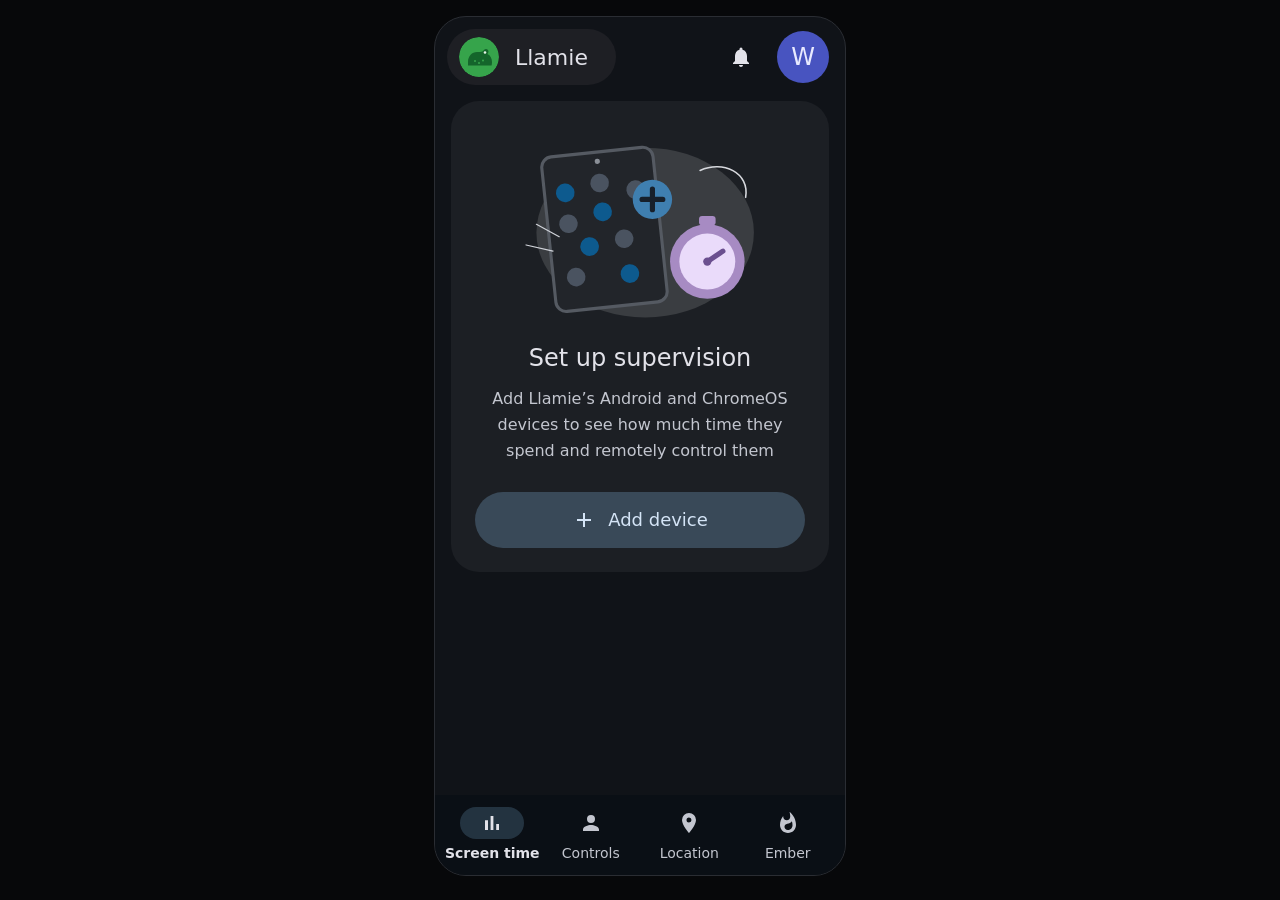
==== commit 6f101cad: "update on new ui" ====
--- a/static/index.html
+++ b/static/index.html
@@ -7,7 +7,14 @@
   <meta name="theme-color" content="#101318">
   <meta name="color-scheme" content="dark">
   <title>Family Link</title>
-  <link rel="stylesheet" href="/static/style.css">
+  <link rel="stylesheet" href="/static/style.css?v=2">
+  <link rel="stylesheet" href="/static/css/ember-base.css?v=2">
+  <link rel="stylesheet" href="/static/css/ember-overview.css?v=2">
+  <link rel="stylesheet" href="/static/css/ember-quest.css?v=2">
+  <link rel="stylesheet" href="/static/css/ember-interests.css?v=2">
+  <link rel="stylesheet" href="/static/css/ember-behind-title.css?v=2">
+  <link rel="stylesheet" href="/static/css/ember-watch-mix.css?v=2">
+  <link rel="stylesheet" href="/static/css/ember-videos.css?v=2">
 </head>
 
 <body>
@@ -27,9 +34,6 @@
     <symbol id="i-pin" viewBox="0 0 24 24">
       <path
         d="M12 2a7 7 0 0 0-7 7c0 5.25 7 13 7 13s7-7.75 7-13a7 7 0 0 0-7-7zm0 9.5A2.5 2.5 0 1 1 12 6.5a2.5 2.5 0 0 1 0 5z" />
-    </symbol>
-    <symbol id="i-space" viewBox="0 0 24 24">
-      <path d="M4 4h7v7H4zm9 0h7v7h-7zM4 13h7v7H4zm9 0h7v7h-7z" />
     </symbol>
     <symbol id="i-back" viewBox="0 0 24 24">
       <path d="M20 11H7.83l5.59-5.59L12 4l-8 8 8 8 1.41-1.41L7.83 13H20z" />
@@ -109,15 +113,6 @@
           </svg></button>
         <span class="account" aria-label="Account">W</span>
       </div>
-    </header>
-
-    <!-- Ember sub-page bar -->
-    <header class="appbar" id="emberBar" hidden>
-      <button class="icon-btn" id="emberBack" type="button" aria-label="Back"><svg class="ic">
-          <use href="#i-back" />
-        </svg></button>
-      <h1>Ember</h1>
-      <span class="appbar-sub" data-child-name>Llamie</span>
     </header>
 
     <main id="main">
@@ -163,15 +158,7 @@
         </div>
       </section>
 
-      <!-- Space: where integrations live -->
-      <section class="screen" id="screen-space" aria-label="Space" hidden>
-        <h2 class="page-title">Space</h2>
-        <p class="page-sub">Connect other services to see more of what <span data-child-name>Llamie</span> enjoys.</p>
-        <h3 class="list-heading">Integrations</h3>
-        <div class="list-card" id="integrationList"></div>
-      </section>
-
-      <!-- Ember: the integration module -->
+      <!-- Ember: the bottom-bar tab. Its sections are drawn by static/js/ember/*.js -->
       <section class="screen" id="screen-ember" aria-label="Ember" hidden>
         <div id="emberBody"></div>
       </section>
@@ -194,10 +181,10 @@
             <use href="#i-pin" />
           </svg></span><span>Location</span>
       </button>
-      <button class="nav-item" type="button" data-nav="space">
-        <span class="nav-pill"><svg class="ic">
-            <use href="#i-space" />
-          </svg></span><span>Space</span>
+      <button class="nav-item" type="button" data-nav="ember">
+        <span class="nav-pill"><svg class="ic">
+            <use href="#i-flame" />
+          </svg></span><span>Ember</span>
       </button>
     </nav>
 
@@ -260,7 +247,17 @@
   <!-- Filled by the Print this card button -->
   <div id="printRoot" aria-hidden="true"></div>
 
-  <script src="/static/app.js"></script>
+  <script src="/static/js/core.js?v=2"></script>
+  <script src="/static/js/shell.js?v=2"></script>
+  <script src="/static/js/ember/live.js?v=2"></script>
+  <script src="/static/js/ember/page.js?v=2"></script>
+  <script src="/static/js/ember/overview.js?v=2"></script>
+  <script src="/static/js/ember/quest.js?v=2"></script>
+  <script src="/static/js/ember/interests.js?v=2"></script>
+  <script src="/static/js/ember/behind-title.js?v=2"></script>
+  <script src="/static/js/ember/watch-mix.js?v=2"></script>
+  <script src="/static/js/ember/videos.js?v=2"></script>
+  <script src="/static/app.js?v=2"></script>
 </body>
 
 </html>
--- a/static/style.css
+++ b/static/style.css
@@ -1,5 +1,5 @@
-/* Family Link look: dark Material 3 surfaces, pill buttons, 28px cards.
-   Colours were sampled from the Family Link screenshots. */
+/* style.css: the Family Link frame (tokens, phone column, top bar, Screen time card,
+   bottom bar, drawer, dialog, snackbar). Ember's own styles are in /static/css/. */
 :root {
   --bg: #101318;
   --surface: #1c1f24;
@@ -98,20 +98,6 @@
   display: grid; place-items: center; font-size: 24px; color: #e8eaff;
 }
 
-.appbar {
-  flex: none;
-  display: flex;
-  align-items: center;
-  gap: 4px;
-  padding: 8px 16px 8px 4px;
-  padding-top: calc(8px + env(safe-area-inset-top, 0px));
-  min-height: 64px;
-}
-.appbar h1 { font-size: 22px; font-weight: 400; line-height: 28px; }
-.appbar-sub {
-  margin-left: auto; font-size: 14px; color: var(--text-2);
-  background: #1e1f24; padding: 4px 12px; border-radius: 12px;
-}
 
 /* ---------- main scroll area ---------- */
 #main { flex: 1; min-height: 0; overflow-y: auto; overscroll-behavior: contain; }
@@ -133,26 +119,6 @@
   display: inline-flex; align-items: center; justify-content: center; gap: 12px;
   font-size: 18px; font-weight: 500;
 }
-
-/* Space */
-.page-title { font-size: 28px; line-height: 36px; font-weight: 400; margin: 8px 8px 4px; }
-.page-sub { color: var(--text-2); font-size: 15px; margin: 0 8px 24px; }
-.list-heading { font-size: 14px; font-weight: 500; color: var(--primary); margin: 0 8px 8px; }
-.list-card { background: var(--surface); border-radius: 28px; padding: 8px; }
-.list-row {
-  width: 100%; display: flex; align-items: center; gap: 16px; text-align: left;
-  padding: 14px 16px; border: 0; border-radius: 20px; background: transparent; color: var(--text);
-}
-.list-row:active { background: var(--surface-hi); }
-.list-icon {
-  width: 48px; height: 48px; border-radius: 50%; flex: none;
-  display: grid; place-items: center; background: #3a2418; color: #ffb59a;
-}
-.list-text { flex: 1; min-width: 0; }
-.list-title { font-size: 17px; line-height: 24px; }
-.list-desc { font-size: 14px; line-height: 20px; color: var(--text-2); }
-.list-state { font-size: 12px; color: var(--primary); margin-top: 4px; }
-.list-row > .ic { color: var(--muted); }
 
 /* ---------- bottom navigation ---------- */
 .navbar {
@@ -219,191 +185,6 @@
   font-size: 15px; line-height: 20px; box-shadow: 0 4px 12px rgba(0, 0, 0, .4);
 }
 
-/* ---------- Ember module ---------- */
-#emberBody { display: flex; flex-direction: column; gap: 28px; }
-.e-section > h2 { font-size: 20px; line-height: 28px; font-weight: 400; margin: 0 4px 12px; }
-.card { background: var(--surface); border-radius: 24px; padding: 16px; }
-.muted { color: var(--text-2); }
-.small { font-size: 13px; line-height: 18px; }
-
-.banner { display: flex; gap: 12px; align-items: flex-start; background: #162634; color: var(--on-selected); border-radius: 20px; padding: 14px 16px; font-size: 14px; line-height: 20px; }
-.banner .ic { width: 20px; height: 20px; margin-top: 1px; color: var(--primary); }
-.banner.error { background: #3b1f1d; color: #ffdad6; }
-.banner.error .ic { color: var(--error); }
-
-.actions { display: flex; flex-wrap: wrap; gap: 8px; }
-.btn {
-  height: 40px; padding: 0 18px; border-radius: 20px; border: 1px solid var(--outline);
-  background: transparent; color: var(--primary); font-size: 14px; font-weight: 500;
-}
-.btn.primary { background: var(--selected); border-color: var(--selected); color: var(--on-selected); }
-.btn:disabled { opacity: .5; cursor: default; }
-.conn { display: flex; align-items: center; gap: 8px; margin-top: 12px; font-size: 13px; color: var(--text-2); }
-.dot { width: 8px; height: 8px; border-radius: 50%; background: var(--muted); flex: none; }
-.dot.on { background: var(--ok); }
-.conn .text-btn { height: 28px; padding: 0 8px; font-size: 13px; margin-left: auto; }
-
-.summary { font-size: 21px; line-height: 30px; letter-spacing: -.1px; padding: 0 4px; }
-.summary-meta { font-size: 13px; line-height: 18px; color: var(--muted); padding: 8px 4px 0; }
-
-.kpis { display: grid; grid-template-columns: 1fr 1fr; gap: 8px; }
-.kpi { background: var(--surface); border-radius: 20px; padding: 14px 16px; }
-.kpi b { display: block; font-size: 32px; line-height: 40px; font-weight: 500; }
-.kpi span { font-size: 13px; color: var(--text-2); }
-.kpi.alert b { color: var(--error); }
-
-.progress h3 { font-size: 16px; font-weight: 500; margin-bottom: 12px; }
-.bar { height: 6px; border-radius: 3px; background: var(--surface-hi); overflow: hidden; }
-.bar > i { display: block; height: 100%; background: var(--primary); border-radius: 3px; transition: width .3s; }
-.bar.indeterminate > i { width: 35%; animation: slide 1.2s ease-in-out infinite; }
-@keyframes slide { from { transform: translateX(-100%); } to { transform: translateX(300%); } }
-.steps { margin-top: 14px; display: grid; gap: 6px; font-size: 14px; color: var(--muted); }
-.steps li { display: flex; align-items: center; gap: 10px; }
-.steps li.done { color: var(--text-2); }
-.steps li.now { color: var(--text); }
-.steps .ic { width: 18px; height: 18px; }
-.steps .pending { width: 18px; height: 18px; border-radius: 50%; border: 2px solid var(--outline); }
-.steps .running { width: 18px; height: 18px; border-radius: 50%; border: 2px solid var(--primary); border-top-color: transparent; animation: spin .8s linear infinite; }
-@keyframes spin { to { transform: rotate(360deg); } }
-
-/* quest card (dark in app, light on paper) */
-.quest {
-  --q-bg: #2a1f1a; --q-text: #f5e4da; --q-muted: #cdb3a5; --q-line: #5a4338;
-  --q-accent: #ff9b73; --q-stub: #7a2e12; --q-stub-text: #ffdbcf; --q-num: #ffdbcf; --q-num-bg: #5b2a16;
-  background: var(--q-bg); color: var(--q-text); border-radius: 24px; overflow: hidden;
-}
-.quest-head { display: flex; justify-content: space-between; align-items: center; gap: 12px; background: var(--q-stub); color: var(--q-stub-text); padding: 12px 20px; font-size: 14px; }
-.quest-head b { font-size: 16px; font-weight: 600; }
-.quest-meta { display: flex; flex-direction: column; text-align: right; line-height: 1.25; }
-.quest-meta span { font-size: 13px; }
-.quest-body { padding: 20px; display: grid; gap: 18px; }
-.quest h3 { font-size: 24px; line-height: 30px; font-weight: 500; }
-.quest .grows { font-size: 13px; color: var(--q-muted); margin-top: 2px; }
-.quest p { font-size: 15px; line-height: 22px; }
-.quest h4 { font-size: 14px; font-weight: 600; margin-bottom: 6px; }
-.quest ul.need li { position: relative; padding-left: 16px; font-size: 15px; line-height: 22px; }
-.quest ul.need li::before { content: ""; position: absolute; left: 2px; top: 9px; width: 6px; height: 6px; border-radius: 50%; background: var(--q-accent); }
-.quest ol.how { display: grid; gap: 10px; counter-reset: s; }
-.quest ol.how li { position: relative; padding-left: 36px; font-size: 15px; line-height: 22px; counter-increment: s; }
-.quest ol.how li::before {
-  content: counter(s); position: absolute; left: 0; top: 0; width: 24px; height: 24px; border-radius: 50%;
-  background: var(--q-num-bg); color: var(--q-num); display: grid; place-items: center; font-size: 13px; font-weight: 600;
-}
-.quest .split { display: grid; gap: 14px; border-top: 1px dashed var(--q-line); padding-top: 16px; }
-.quest .key b { font-weight: 600; }
-.quest .safe { font-size: 13px; color: var(--q-muted); }
-.quest-foot { padding: 0 20px 20px; display: grid; gap: 8px; }
-.quest-foot .btn { justify-self: start; display: inline-flex; align-items: center; gap: 8px; color: #ffdbcf; border-color: #7a5545; }
-.quest-foot .ic { width: 18px; height: 18px; }
-.quest-foot span { font-size: 12px; color: var(--q-muted); }
-
-/* attention list */
-.look { display: grid; gap: 0; padding: 4px 16px; }
-.look-item { padding: 14px 0; border-bottom: 1px solid var(--outline); display: grid; gap: 6px; }
-.look-item:last-child { border-bottom: 0; }
-.look-flag { display: flex; align-items: center; gap: 6px; font-size: 13px; font-weight: 600; }
-.look-flag .ic { width: 18px; height: 18px; }
-.look-flag.review { color: var(--error); }
-.look-flag.note { color: var(--warn); }
-.look-title { font-size: 16px; line-height: 22px; }
-.look p { font-size: 14px; line-height: 20px; color: var(--text-2); }
-.look p b { color: var(--text); font-weight: 500; }
-
-/* themes and graph */
-.chips { display: flex; gap: 8px; overflow-x: auto; padding: 0 0 4px; margin: 0 -16px 12px; padding-inline: 16px; scrollbar-width: none; }
-.chips::-webkit-scrollbar { display: none; }
-.chip {
-  flex: none; height: 32px; padding: 0 12px; border-radius: 8px; border: 1px solid var(--outline);
-  background: transparent; color: var(--text-2); font-size: 13px; font-weight: 500;
-  display: inline-flex; align-items: center; gap: 8px; white-space: nowrap;
-}
-.chip[aria-pressed="true"] { background: var(--tonal); border-color: var(--tonal); color: var(--on-tonal); }
-.chip .swatch { width: 8px; height: 8px; border-radius: 50%; }
-.chip .n { color: var(--muted); }
-.chip[aria-pressed="true"] .n { color: var(--on-tonal); }
-
-.graph { background: var(--surface); border-radius: 24px; padding: 12px 4px; }
-.graph svg { display: block; width: 100%; height: auto; }
-.g-group { cursor: pointer; transition: opacity .2s; }
-.g-group.dim { opacity: .4; }
-.g-label { font: 600 11.5px var(--font); fill: var(--text); }
-.g-leaf { font: 400 11px var(--font); fill: var(--text-2); }
-.g-count { font: 600 12px var(--font); fill: #10131a; text-anchor: middle; }
-.g-none { font: 400 11px var(--font); fill: var(--muted); text-anchor: end; }
-
-.theme { margin-top: 20px; display: grid; gap: 14px; }
-.theme h3 { font-size: 22px; line-height: 28px; font-weight: 500; }
-.theme .lead { font-size: 16px; line-height: 24px; }
-.pills { display: flex; flex-wrap: wrap; gap: 6px; }
-.pill { font-size: 12px; line-height: 16px; padding: 4px 10px; border-radius: 12px; border: 1px solid var(--outline); color: var(--text-2); }
-.theme h4 { font-size: 13px; font-weight: 600; color: var(--text); margin-bottom: 2px; }
-.theme li.b { position: relative; padding-left: 14px; font-size: 14px; line-height: 21px; color: var(--text-2); }
-.theme li.b::before { content: ""; position: absolute; left: 1px; top: 8px; width: 5px; height: 5px; border-radius: 50%; background: var(--c, var(--primary)); }
-.theme p { font-size: 14px; line-height: 21px; color: var(--text-2); }
-.theme .links li { font-size: 14px; line-height: 22px; }
-.theme a, .video a { color: var(--primary); }
-
-/* titles vs attention */
-.vs { padding: 4px 16px; }
-.vs-row { display: grid; grid-template-columns: 36% 1fr; gap: 16px; padding: 12px 0; border-bottom: 1px solid var(--outline); font-size: 14px; line-height: 20px; }
-.vs-row.head { color: var(--muted); font-size: 12px; font-weight: 500; padding: 12px 0 8px; }
-.vs-row:last-child { border-bottom: 0; }
-.vs-row span:first-child { color: var(--text-2); }
-.vs-more { width: 100%; margin-top: 4px; justify-content: center; display: inline-flex; align-items: center; gap: 4px; }
-
-/* charts */
-.chart-title { font-size: 15px; font-weight: 500; margin-bottom: 14px; }
-.rows { display: grid; gap: 12px; }
-.row-label { display: flex; justify-content: space-between; font-size: 14px; margin-bottom: 4px; }
-.row-label b { font-weight: 500; }
-.track { height: 10px; border-radius: 5px; background: var(--surface-hi); overflow: hidden; }
-.track > i { display: block; height: 100%; border-radius: 5px; background: #4d8fdb; }
-.stack { display: flex; gap: 2px; height: 28px; border-radius: 8px; overflow: hidden; margin-bottom: 14px; }
-.stack > i { display: block; }
-.legend { display: grid; gap: 8px; font-size: 14px; }
-.legend li { display: flex; align-items: center; gap: 10px; }
-.legend .sw { width: 12px; height: 12px; border-radius: 3px; }
-.legend b { margin-left: auto; font-weight: 500; }
-.note { margin-top: 12px; font-size: 12px; line-height: 17px; color: var(--muted); }
-.edu-high { background: #7fb2ff; } .edu-moderate { background: #4d8fdb; }
-.edu-low { background: #2f6aa8; } .edu-none { background: #3a4a5f; }
-
-/* videos */
-.video { padding: 16px 0; border-bottom: 1px solid var(--outline); display: grid; gap: 10px; }
-.video:last-child { border-bottom: 0; }
-.video-top { display: flex; gap: 12px; }
-.thumb { width: 112px; height: 63px; border-radius: 10px; flex: none; background: var(--surface-hi); object-fit: cover; display: grid; place-items: center; font-size: 22px; color: var(--muted); }
-.video h3 { font-size: 15px; line-height: 20px; font-weight: 500; }
-.video .meta { font-size: 12px; line-height: 16px; color: var(--muted); margin-top: 4px; }
-.video .sum { font-size: 14px; line-height: 21px; color: var(--text-2); }
-.flag-pill { border-color: #7a3b36; color: var(--error); }
-.flag-pill.note { border-color: #6d5a1f; color: var(--warn); }
-details summary { list-style: none; cursor: pointer; font-size: 13px; color: var(--primary); display: inline-flex; align-items: center; gap: 4px; }
-details summary::-webkit-details-marker { display: none; }
-details summary .ic { width: 18px; height: 18px; transition: transform .15s; }
-details[open] summary .ic { transform: rotate(180deg); }
-.detail { margin-top: 10px; display: grid; gap: 12px; font-size: 14px; line-height: 21px; color: var(--text-2); }
-.detail h4 { font-size: 13px; font-weight: 600; color: var(--text); }
-.detail li { position: relative; padding-left: 14px; }
-.detail li::before { content: ""; position: absolute; left: 1px; top: 8px; width: 5px; height: 5px; border-radius: 50%; background: var(--primary); }
-.empty { text-align: center; color: var(--text-2); padding: 24px 8px; font-size: 14px; }
-.footnote { font-size: 12px; line-height: 17px; color: var(--muted); padding: 0 4px 8px; }
-
-/* ---------- print: only the quest card ---------- */
-#printRoot { display: none; }
-@media print {
-  @page { margin: 12mm; }
-  html, body { background: #fff !important; }
-  body.printing .phone { display: none !important; }
-  body.printing #printRoot { display: block; }
-  #printRoot .quest {
-    --q-bg: #fff6e9; --q-text: #3a1d10; --q-muted: #6b4a3b; --q-line: #b79a88;
-    --q-accent: #c8380f; --q-stub: #c8380f; --q-stub-text: #fff; --q-num: #fff; --q-num-bg: #3a1d10;
-    border: 2px solid #3a1d10; border-radius: 16px; font-family: var(--font);
-    -webkit-print-color-adjust: exact; print-color-adjust: exact; break-inside: avoid;
-  }
-}
-
 @media (prefers-reduced-motion: reduce) {
   *, *::before, *::after { animation: none !important; transition: none !important; }
 }
--- a/static/css/ember-base.css
+++ b/static/css/ember-base.css
@@ -0,0 +1,82 @@
+/* ember-base.css: what every Ember section shares. Page layout, section tabs, cards,
+   banners, the connection card, progress, chips, pills and empty states. */
+
+#emberBody { display: flex; flex-direction: column; gap: 20px; min-width: 0; overflow-wrap: anywhere; }
+#emberBody > * { min-width: 0; }
+.stack-v { display: grid; gap: 20px; min-width: 0; }
+.live-stack { display: grid; gap: 12px; }
+
+.card { background: var(--surface); border-radius: 24px; padding: 16px; }
+.muted { color: var(--text-2); }
+.small { font-size: 13px; line-height: 18px; }
+.empty { text-align: center; color: var(--text-2); padding: 24px 16px; font-size: 14px; line-height: 21px; }
+.footnote { font-size: 12px; line-height: 17px; color: var(--muted); padding: 0 4px 8px; }
+
+.banner { display: flex; gap: 12px; align-items: flex-start; background: #162634; color: var(--on-selected); border-radius: 20px; padding: 14px 16px; font-size: 14px; line-height: 20px; }
+.banner .ic { width: 20px; height: 20px; margin-top: 1px; color: var(--primary); }
+.banner.error { background: #3b1f1d; color: #ffdad6; }
+.banner.error .ic { color: var(--error); }
+
+/* connection card: status row, then the actions */
+.conn { display: flex; align-items: center; gap: 8px; margin-bottom: 14px; font-size: 14px; color: var(--text); }
+.conn-text { flex: 1; min-width: 0; }
+.dot { width: 8px; height: 8px; border-radius: 50%; background: var(--muted); flex: none; }
+.dot.on { background: var(--ok); }
+.conn .text-btn { height: 32px; padding: 0 12px; font-size: 13px; margin-left: auto; }
+.actions { display: flex; flex-wrap: wrap; gap: 8px; }
+.btn {
+  min-height: 40px; padding: 0 18px; border-radius: 20px; border: 1px solid var(--outline);
+  background: transparent; color: var(--primary); font-size: 14px; font-weight: 500;
+}
+.btn.primary { background: var(--selected); border-color: var(--selected); color: var(--on-selected); }
+.btn:disabled { opacity: .5; cursor: default; }
+
+/* analysis progress */
+.progress h3 { font-size: 16px; font-weight: 500; margin-bottom: 12px; }
+.bar { height: 6px; border-radius: 3px; background: var(--surface-hi); overflow: hidden; }
+.bar > i { display: block; height: 100%; background: var(--primary); border-radius: 3px; transition: width .3s; }
+.bar.indeterminate > i { width: 35%; animation: slide 1.2s ease-in-out infinite; }
+@keyframes slide { from { transform: translateX(-100%); } to { transform: translateX(300%); } }
+.steps { margin-top: 14px; display: grid; gap: 6px; font-size: 14px; color: var(--muted); }
+.steps li { display: flex; align-items: center; gap: 10px; }
+.steps li.done { color: var(--text-2); }
+.steps li.now { color: var(--text); }
+.steps .ic { width: 18px; height: 18px; }
+.steps .pending { width: 18px; height: 18px; border-radius: 50%; border: 2px solid var(--outline); }
+.steps .running { width: 18px; height: 18px; border-radius: 50%; border: 2px solid var(--primary); border-top-color: transparent; animation: spin .8s linear infinite; }
+@keyframes spin { to { transform: rotate(360deg); } }
+
+/* section tabs: a 3 x 2 grid, so nothing ever scrolls sideways */
+.tabs { display: grid; grid-template-columns: repeat(3, minmax(0, 1fr)); gap: 8px; }
+.tab {
+  min-height: 44px; padding: 6px 8px; border-radius: 14px; border: 1px solid var(--outline);
+  background: transparent; color: var(--text-2); font-size: 13px; font-weight: 500; line-height: 16px;
+  text-align: center; overflow-wrap: normal;
+}
+.tab[aria-selected="true"] { background: var(--tonal); border-color: var(--tonal); color: var(--on-tonal); }
+
+/* section heading under the tabs */
+.sec-head { margin: 4px 4px 16px; }
+.sec-head h2 { font-size: 22px; line-height: 28px; font-weight: 400; }
+.sec-desc { margin-top: 4px; font-size: 14px; line-height: 20px; color: var(--text-2); }
+.sub-h { font-size: 16px; line-height: 24px; font-weight: 500; margin: 0 4px 10px; }
+
+/* chips wrap onto more lines instead of running off the screen */
+.chips { display: flex; flex-wrap: wrap; gap: 8px; margin: 0 0 14px; }
+.chip {
+  max-width: 100%; min-height: 36px; padding: 6px 12px; border-radius: 12px; border: 1px solid var(--outline);
+  background: transparent; color: var(--text-2); font-size: 13px; line-height: 18px; font-weight: 500;
+  display: inline-flex; align-items: center; gap: 8px; text-align: left;
+}
+.chip[aria-pressed="true"] { background: var(--tonal); border-color: var(--tonal); color: var(--on-tonal); }
+.chip .swatch { width: 8px; height: 8px; border-radius: 50%; flex: none; }
+.chip .n { color: var(--muted); }
+.chip[aria-pressed="true"] .n { color: var(--on-tonal); }
+
+.pills { display: flex; flex-wrap: wrap; gap: 6px; }
+.pill { font-size: 12px; line-height: 16px; padding: 4px 10px; border-radius: 12px; border: 1px solid var(--outline); color: var(--text-2); }
+
+details summary { list-style: none; cursor: pointer; font-size: 13px; color: var(--primary); display: inline-flex; align-items: center; gap: 4px; }
+details summary::-webkit-details-marker { display: none; }
+details summary .ic { width: 18px; height: 18px; transition: transform .15s; }
+details[open] summary .ic { transform: rotate(180deg); }
--- a/static/css/ember-overview.css
+++ b/static/css/ember-overview.css
@@ -0,0 +1,24 @@
+/* ember-overview.css: Overview tab (summary, headline numbers, worth a look). */
+
+.summary { font-size: 21px; line-height: 30px; letter-spacing: -.1px; padding: 0 4px; }
+.summary-meta { font-size: 13px; line-height: 18px; color: var(--muted); padding: 8px 4px 0; }
+
+.kpis { display: grid; grid-template-columns: repeat(2, minmax(0, 1fr)); gap: 8px; }
+.kpi { background: var(--surface); border-radius: 20px; padding: 14px 16px; }
+.kpi b { display: block; font-size: 32px; line-height: 40px; font-weight: 500; }
+.kpi span { font-size: 13px; color: var(--text-2); }
+.kpi.alert b { color: var(--error); }
+
+.good-note { display: flex; align-items: center; gap: 12px; font-size: 14px; color: var(--text-2); }
+.good-note .ic { width: 20px; height: 20px; color: var(--ok); }
+
+.look { display: grid; gap: 0; padding: 4px 16px; }
+.look-item { padding: 14px 0; border-bottom: 1px solid var(--outline); display: grid; gap: 6px; }
+.look-item:last-child { border-bottom: 0; }
+.look-flag { display: flex; align-items: center; gap: 6px; font-size: 13px; font-weight: 600; }
+.look-flag .ic { width: 18px; height: 18px; }
+.look-flag.review { color: var(--error); }
+.look-flag.note { color: var(--warn); }
+.look-title { font-size: 16px; line-height: 22px; }
+.look p { font-size: 14px; line-height: 20px; color: var(--text-2); }
+.look p b { color: var(--text); font-weight: 500; }
--- a/static/css/ember-quest.css
+++ b/static/css/ember-quest.css
@@ -0,0 +1,46 @@
+/* ember-quest.css: Weekend quest tab, and the print rules that print only the card. */
+
+.quest {
+  --q-bg: #2a1f1a; --q-text: #f5e4da; --q-muted: #cdb3a5; --q-line: #5a4338;
+  --q-accent: #ff9b73; --q-stub: #7a2e12; --q-stub-text: #ffdbcf; --q-num: #ffdbcf; --q-num-bg: #5b2a16;
+  background: var(--q-bg); color: var(--q-text); border-radius: 24px; overflow: hidden;
+}
+.quest-head { display: flex; justify-content: space-between; align-items: center; gap: 12px; background: var(--q-stub); color: var(--q-stub-text); padding: 12px 20px; font-size: 14px; }
+.quest-head b { font-size: 16px; font-weight: 600; }
+.quest-meta { display: flex; flex-direction: column; text-align: right; line-height: 1.25; }
+.quest-meta span { font-size: 13px; }
+.quest-body { padding: 20px; display: grid; gap: 18px; }
+.quest h3 { font-size: 24px; line-height: 30px; font-weight: 500; }
+.quest .grows { font-size: 13px; color: var(--q-muted); margin-top: 2px; }
+.quest p { font-size: 15px; line-height: 22px; }
+.quest h4 { font-size: 14px; font-weight: 600; margin-bottom: 6px; }
+.quest ul.need li { position: relative; padding-left: 16px; font-size: 15px; line-height: 22px; }
+.quest ul.need li::before { content: ""; position: absolute; left: 2px; top: 9px; width: 6px; height: 6px; border-radius: 50%; background: var(--q-accent); }
+.quest ol.how { display: grid; gap: 10px; counter-reset: s; }
+.quest ol.how li { position: relative; padding-left: 36px; font-size: 15px; line-height: 22px; counter-increment: s; }
+.quest ol.how li::before {
+  content: counter(s); position: absolute; left: 0; top: 0; width: 24px; height: 24px; border-radius: 50%;
+  background: var(--q-num-bg); color: var(--q-num); display: grid; place-items: center; font-size: 13px; font-weight: 600;
+}
+.quest .split { display: grid; gap: 14px; border-top: 1px dashed var(--q-line); padding-top: 16px; }
+.quest .key b { font-weight: 600; }
+.quest .safe { font-size: 13px; color: var(--q-muted); }
+.quest-foot { padding: 0 20px 20px; display: grid; gap: 8px; }
+.quest-foot .btn { justify-self: start; display: inline-flex; align-items: center; gap: 8px; color: #ffdbcf; border-color: #7a5545; }
+.quest-foot .ic { width: 18px; height: 18px; }
+.quest-foot span { font-size: 12px; color: var(--q-muted); }
+
+/* print: only the quest card, in light colours */
+#printRoot { display: none; }
+@media print {
+  @page { margin: 12mm; }
+  html, body { background: #fff !important; }
+  body.printing .phone { display: none !important; }
+  body.printing #printRoot { display: block; }
+  #printRoot .quest {
+    --q-bg: #fff6e9; --q-text: #3a1d10; --q-muted: #6b4a3b; --q-line: #b79a88;
+    --q-accent: #c8380f; --q-stub: #c8380f; --q-stub-text: #fff; --q-num: #fff; --q-num-bg: #3a1d10;
+    border: 2px solid #3a1d10; border-radius: 16px; font-family: var(--font);
+    -webkit-print-color-adjust: exact; print-color-adjust: exact; break-inside: avoid;
+  }
+}
--- a/static/css/ember-interests.css
+++ b/static/css/ember-interests.css
@@ -0,0 +1,20 @@
+/* ember-interests.css: Interests tab (theme graph and theme detail). Chips live in ember-base.css. */
+
+.graph { background: var(--surface); border-radius: 24px; padding: 12px 4px; }
+.graph svg { display: block; width: 100%; height: auto; }
+.g-group { cursor: pointer; transition: opacity .2s; }
+.g-group.dim { opacity: .4; }
+.g-label { font: 600 11.5px var(--font); fill: var(--text); }
+.g-leaf { font: 400 11px var(--font); fill: var(--text-2); }
+.g-count { font: 600 12px var(--font); fill: #10131a; text-anchor: middle; }
+.g-none { font: 400 11px var(--font); fill: var(--muted); text-anchor: end; }
+
+.theme { margin-top: 20px; display: grid; gap: 14px; }
+.theme h3 { font-size: 22px; line-height: 28px; font-weight: 500; }
+.theme .lead { font-size: 16px; line-height: 24px; }
+.theme h4 { font-size: 13px; font-weight: 600; color: var(--text); margin-bottom: 2px; }
+.theme li.b { position: relative; padding-left: 14px; font-size: 14px; line-height: 21px; color: var(--text-2); }
+.theme li.b::before { content: ""; position: absolute; left: 1px; top: 8px; width: 5px; height: 5px; border-radius: 50%; background: var(--c, var(--primary)); }
+.theme p { font-size: 14px; line-height: 21px; color: var(--text-2); }
+.theme .links li { font-size: 14px; line-height: 22px; }
+.theme a { color: var(--primary); }
--- a/static/css/ember-behind-title.css
+++ b/static/css/ember-behind-title.css
@@ -0,0 +1,8 @@
+/* ember-behind-title.css: Behind the title tab (what the title says vs what holds attention). */
+
+.vs { padding: 4px 16px; }
+.vs-row { display: grid; grid-template-columns: minmax(0, 36%) minmax(0, 1fr); gap: 16px; padding: 12px 0; border-bottom: 1px solid var(--outline); font-size: 14px; line-height: 20px; }
+.vs-row.head { color: var(--muted); font-size: 12px; font-weight: 500; padding: 12px 0 8px; }
+.vs-row:last-child { border-bottom: 0; }
+.vs-row span:first-child { color: var(--text-2); }
+.vs-more { width: 100%; margin-top: 4px; justify-content: center; display: inline-flex; align-items: center; gap: 4px; }
--- a/static/css/ember-watch-mix.css
+++ b/static/css/ember-watch-mix.css
@@ -0,0 +1,17 @@
+/* ember-watch-mix.css: Watch mix tab (subject bars and the learning-value stack). */
+
+.chart-title { font-size: 15px; font-weight: 500; margin-bottom: 14px; }
+.rows { display: grid; gap: 12px; }
+.row-label { display: flex; justify-content: space-between; gap: 12px; font-size: 14px; margin-bottom: 4px; }
+.row-label b { font-weight: 500; }
+.track { height: 10px; border-radius: 5px; background: var(--surface-hi); overflow: hidden; }
+.track > i { display: block; height: 100%; border-radius: 5px; background: #4d8fdb; }
+.stack { display: flex; gap: 2px; height: 28px; border-radius: 8px; overflow: hidden; margin-bottom: 14px; }
+.stack > i { display: block; }
+.legend { display: grid; gap: 8px; font-size: 14px; }
+.legend li { display: flex; align-items: center; gap: 10px; }
+.legend .sw { width: 12px; height: 12px; border-radius: 3px; }
+.legend b { margin-left: auto; font-weight: 500; }
+.note { margin-top: 12px; font-size: 12px; line-height: 17px; color: var(--muted); }
+.edu-high { background: #7fb2ff; } .edu-moderate { background: #4d8fdb; }
+.edu-low { background: #2f6aa8; } .edu-none { background: #3a4a5f; }
--- a/static/css/ember-videos.css
+++ b/static/css/ember-videos.css
@@ -0,0 +1,18 @@
+/* ember-videos.css: Videos tab (video cards). Filter chips live in ember-base.css. */
+
+.video-list { padding-top: 0; padding-bottom: 0; }
+.video { padding: 16px 0; border-bottom: 1px solid var(--outline); display: grid; gap: 10px; }
+.video:last-child { border-bottom: 0; }
+.video-top { display: flex; gap: 12px; }
+.video-head { min-width: 0; }
+.thumb { width: 112px; height: 63px; border-radius: 10px; flex: none; background: var(--surface-hi); object-fit: cover; display: grid; place-items: center; font-size: 22px; color: var(--muted); }
+.video h3 { font-size: 15px; line-height: 20px; font-weight: 500; }
+.video .meta { font-size: 12px; line-height: 16px; color: var(--muted); margin-top: 4px; }
+.video .sum { font-size: 14px; line-height: 21px; color: var(--text-2); }
+.video a { color: var(--primary); }
+.flag-pill { border-color: #7a3b36; color: var(--error); }
+.flag-pill.note { border-color: #6d5a1f; color: var(--warn); }
+.detail { margin-top: 10px; display: grid; gap: 12px; font-size: 14px; line-height: 21px; color: var(--text-2); }
+.detail h4 { font-size: 13px; font-weight: 600; color: var(--text); }
+.detail li { position: relative; padding-left: 14px; }
+.detail li::before { content: ""; position: absolute; left: 1px; top: 8px; width: 5px; height: 5px; border-radius: 50%; background: var(--primary); }
